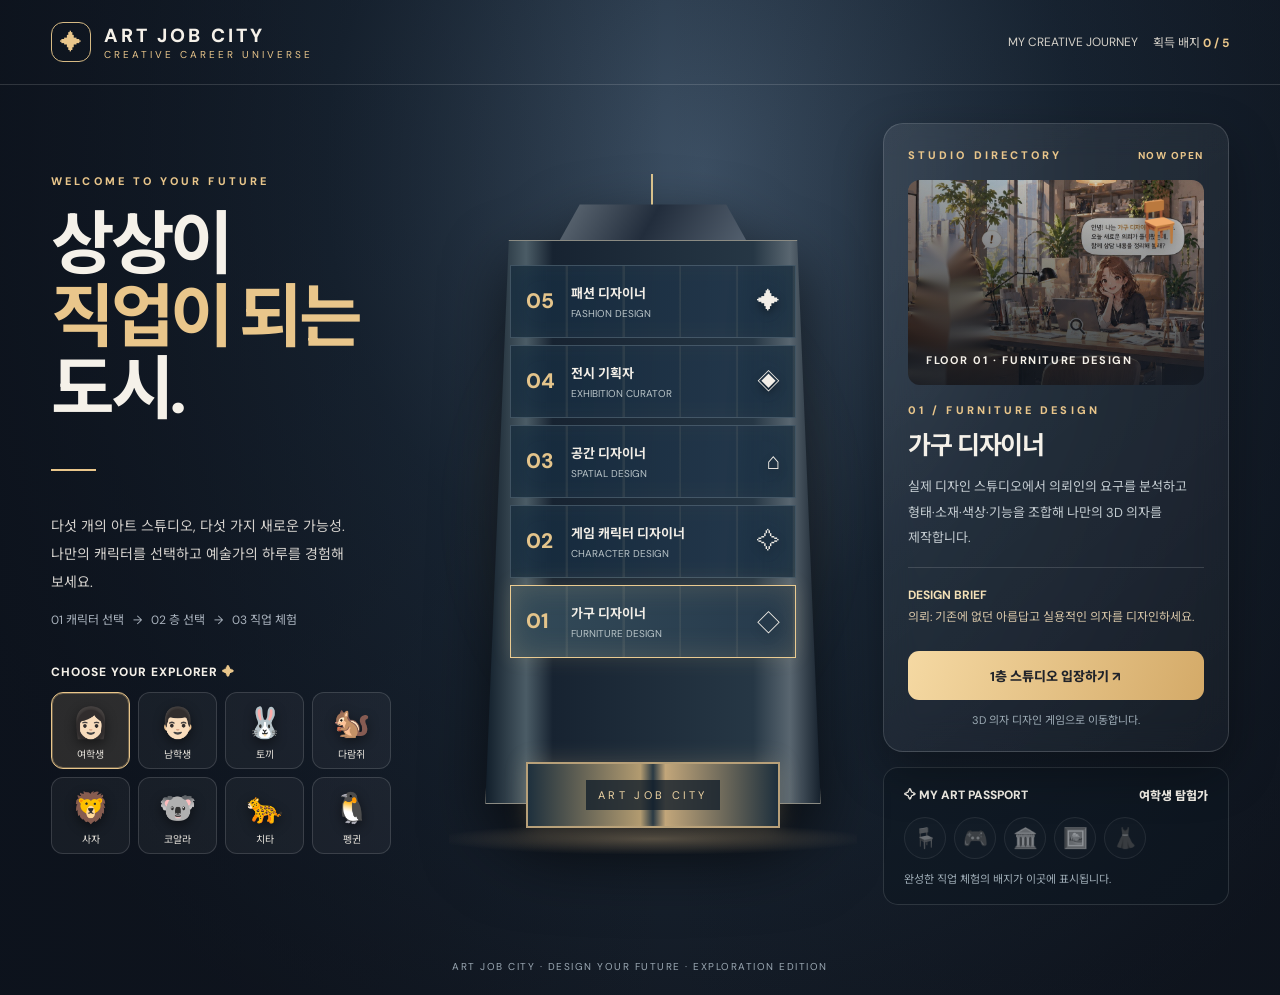
==== index.html @ 1f5d001a "Add files via upload" ====
<!doctype html><html lang="ko"><head><meta charset="utf-8"><meta name="viewport" content="width=device-width, initial-scale=1"><title>ART JOB CITY | 미술 직업의 세계</title><style>
@import url('https://fonts.googleapis.com/css2?family=DM+Sans:wght@400;500;600;700;800&family=Noto+Sans+KR:wght@400;500;600;700;800&display=swap');
:root{--ink:#f5f1e9;--muted:#b9b6b2;--gold:#e9c68b;--line:rgba(255,255,255,.14)}*{box-sizing:border-box}body{margin:0;background:#10151e;color:var(--ink);font-family:'DM Sans','Noto Sans KR',sans-serif}button{font:inherit;cursor:pointer}button:focus-visible,a:focus-visible{outline:3px solid #f8d695;outline-offset:3px}a{color:inherit;text-decoration:none}.shell{min-height:100vh;overflow:hidden;position:relative;background:radial-gradient(ellipse at 55% 17%,#3d5064 0%,#1b2938 38%,#10151e 85%)}.shell:before{content:'';position:absolute;inset:0;background:linear-gradient(90deg,rgba(12,18,28,.8),transparent 52%,rgba(12,18,28,.45));pointer-events:none}.top{position:relative;z-index:5;display:flex;align-items:center;justify-content:space-between;gap:15px;padding:22px clamp(20px,4vw,65px);border-bottom:1px solid var(--line)}.logo{display:flex;gap:13px;align-items:center}.logo-mark{width:40px;height:40px;display:grid;place-items:center;border:1px solid #d6ba84;border-radius:12px;color:var(--gold);font-size:22px}.brand{font-size:19px;letter-spacing:.16em;font-weight:800}.sub{font-size:10px;letter-spacing:.3em;color:var(--gold)}.top-right{display:flex;align-items:center;gap:15px;color:#d5d1c9;font-size:12px}.top-right b{color:var(--gold)}.layout{position:relative;z-index:2;display:grid;grid-template-columns:minmax(270px,1fr) minmax(320px,1.1fr) minmax(290px,.93fr);gap:clamp(12px,2vw,30px);padding:clamp(18px,3vw,45px) clamp(20px,4vw,65px) 55px;min-height:750px}.eyebrow{color:var(--gold);font-size:11px;font-weight:800;letter-spacing:.28em}.left{display:flex;flex-direction:column;justify-content:center;align-items:flex-start;max-width:430px}.left h1{font-size:clamp(45px,5.4vw,83px);line-height:1.05;margin:20px 0 16px;letter-spacing:-.065em}.left h1 em{font-style:normal;color:var(--gold)}.lead{font-size:14px;color:#d5d2ce;line-height:2;word-break:keep-all;max-width:330px}.divider{width:45px;height:2px;background:var(--gold);margin:27px 0}.left .hint{color:#a9b2bd;font-size:12px;line-height:1.8}.avatar-title{margin-top:32px;font-size:12px;font-weight:800;letter-spacing:.08em}.avatars{display:grid;grid-template-columns:repeat(4,1fr);gap:8px;margin-top:12px;width:100%;max-width:340px}.avatar{min-width:0;border:1px solid var(--line);background:#ffffff0b;border-radius:12px;padding:10px 3px 7px;color:#eae6de;transition:.2s}.avatar:hover{transform:translateY(-3px);border-color:#d8bc8b}.avatar.selected{border-color:var(--gold);background:#e9c68b23;box-shadow:0 0 0 1px #e9c68b55 inset}.avatar .face{display:block;font-size:30px;filter:drop-shadow(0 4px 6px #0007)}.avatar .name{display:block;font-size:10px;margin-top:4px}.center{display:flex;align-items:center;justify-content:center;min-width:0;position:relative}.center:before{content:'';position:absolute;width:110%;height:75%;background:radial-gradient(ellipse,#d4b27d24,transparent 65%);filter:blur(14px)}.building{position:relative;width:min(100%,410px);height:680px;filter:drop-shadow(0 25px 30px #0009)}.roof{position:absolute;top:18px;left:18%;width:64%;height:50px;background:linear-gradient(120deg,#7c8790,#222d3c 50%,#657280);clip-path:polygon(14% 100%,22% 25%,78% 25%,86% 100%);border-top:2px solid #d8c18c}.spire{position:absolute;top:0;left:49.5%;height:32px;border-left:2px solid #d8c18c}.tower{position:absolute;inset:66px 9% 50px;border:1px solid #8b8b83;background:linear-gradient(90deg,#121f2b,#4b5c66 12%,#172331 20%,#263745 80%,#596670 91%,#17222e);clip-path:polygon(7% 0,93% 0,100% 100%,0 100%)}.floor-list{position:absolute;inset:91px 15% 92px;display:flex;flex-direction:column;gap:7px}.floor{position:relative;display:flex;align-items:center;justify-content:space-between;text-align:left;gap:9px;min-height:73px;padding:10px 15px;background:linear-gradient(95deg,#142a3dd9,#21364bc9 75%,#142a3dd9);border:1px solid #8a9aa358;color:#f2eee7;box-shadow:inset 0 0 24px #e6c6880a;transition:.2s;overflow:hidden}.floor:before{content:'';position:absolute;inset:0;background:repeating-linear-gradient(90deg,transparent 0 19%,#d7c5a017 19.5% 20%);pointer-events:none}.floor:hover,.floor.active{border-color:#eacb91;box-shadow:inset 0 0 30px #e6c68830,0 0 18px #e6c68824;background:linear-gradient(90deg,#334a58,#263a4c)}.floor .num{font-size:21px;font-weight:800;color:#e4c48b;min-width:36px}.floor .ft{flex:1;position:relative}.floor .ft strong{display:block;font-size:13px}.floor .ft small{display:block;font-size:10px;color:#b9c4c8;margin-top:5px}.floor .symbol{font-size:23px;filter:drop-shadow(0 4px 5px #0006)}.lobby{position:absolute;bottom:26px;left:19%;width:62%;height:66px;background:linear-gradient(90deg,#1e303d,#b29b70 45%,#293944 50%,#c2a67a 55%,#1e303d);border:2px solid #b7a079;display:flex;align-items:center;justify-content:center;box-shadow:0 0 22px #ebca8e35}.lobby span{background:#121e2bcc;padding:8px 12px;font-size:11px;letter-spacing:.3em;color:#f0d6a5}.ground{position:absolute;bottom:0;width:100%;height:30px;background:radial-gradient(ellipse at center,#d7b88b55,transparent 75%)}.right{display:flex;flex-direction:column;justify-content:center;min-width:0}.panel{border:1px solid #ffffff25;background:linear-gradient(140deg,#ffffff14,#ffffff07);backdrop-filter:blur(16px);border-radius:20px;padding:24px;box-shadow:0 20px 50px #0005}.panel-top{display:flex;justify-content:space-between;align-items:center}.status{font-size:10px;letter-spacing:.15em;color:var(--gold);font-weight:800}.preview{height:205px;margin:18px 0;border-radius:12px;display:flex;align-items:flex-end;padding:18px;background:linear-gradient(0deg,#121a25dd,#121a2512),url('furniture/studio.jpg') center/cover;position:relative;overflow:hidden}.preview:before{content:'';position:absolute;inset:0;background:linear-gradient(90deg,#0005,transparent)}.preview strong{position:relative;font-size:11px;letter-spacing:.15em}.preview .art{position:absolute;right:18px;top:14px;font-size:44px;filter:drop-shadow(0 4px 10px #0009)}.preview.generic{background:radial-gradient(circle at 70% 30%,var(--tone),transparent 58%),linear-gradient(145deg,#3a4552,#172230 70%)}.panel h2{font-size:25px;letter-spacing:-.045em;margin:8px 0 12px}.desc{font-size:13px;line-height:1.95;color:#c3cbd0;min-height:77px;word-break:keep-all}.mission{border-top:1px solid var(--line);padding-top:17px;margin-top:16px;color:#d5c4a7;font-size:12px;line-height:1.8}.mission b{color:#f4e1b7}.cta{display:flex;align-items:center;justify-content:center;gap:9px;border:0;background:linear-gradient(110deg,#f5d9a3,#d4aa68);color:#20232a;border-radius:11px;padding:15px 16px;width:100%;font-size:13px;font-weight:800;margin-top:22px;transition:.2s}.cta:hover{filter:brightness(1.1);transform:translateY(-2px)}.cta:disabled{opacity:.48;cursor:not-allowed;transform:none}.small-note{color:#9eacb6;font-size:11px;margin-top:11px;text-align:center}.passport{margin-top:15px;border:1px solid #ffffff21;border-radius:15px;padding:18px 20px;background:#0d172180}.passport .heading{display:flex;align-items:center;justify-content:space-between;font-size:12px;font-weight:800}.badges{display:flex;gap:8px;margin-top:13px}.medal{width:42px;height:42px;border-radius:50%;display:grid;place-items:center;border:1px solid #ffffff24;background:#ffffff09;filter:grayscale(1);opacity:.55;font-size:20px}.medal.earned{filter:none;opacity:1;border-color:#e6c88b;background:#e6c88b20}.footer{position:relative;z-index:3;padding:0 4vw 22px;text-align:center;font-size:10px;color:#9ba8b3;letter-spacing:.15em}.toast{position:fixed;z-index:20;bottom:25px;left:50%;transform:translateX(-50%);background:#f0d8a9;color:#24252b;border-radius:12px;padding:12px 20px;box-shadow:0 12px 25px #0008;font-size:13px;display:none}.toast.show{display:block}@media(max-width:1080px){.layout{grid-template-columns:1fr 1fr}.left{grid-column:1 / -1;max-width:none}.left h1{font-size:55px}.avatars{max-width:450px;grid-template-columns:repeat(8,1fr)}.center{grid-column:1}.right{grid-column:2}}@media(max-width:690px){.top{padding:16px}.top-right{font-size:10px}.brand{font-size:15px}.layout{grid-template-columns:1fr;padding:20px}.left,.center,.right{grid-column:1}.left h1{font-size:49px}.avatars{grid-template-columns:repeat(4,1fr);max-width:none}.building{height:620px}.floor-list{inset:86px 15% 84px}.floor{min-height:65px}.panel{padding:18px}.preview{height:180px}}
</style></head><body><div class="shell"><header class="top"><div class="logo"><div class="logo-mark">✦</div><div><div class="brand">ART JOB CITY</div><div class="sub">CREATIVE CAREER UNIVERSE</div></div></div><div class="top-right"><span>MY CREATIVE JOURNEY</span><span>획득 배지 <b id="badgeCount">0 / 5</b></span></div></header><main class="layout"><section class="left"><div class="eyebrow">WELCOME TO YOUR FUTURE</div><h1>상상이<br><em>직업이 되는</em><br>도시.</h1><div class="divider"></div><p class="lead">다섯 개의 아트 스튜디오, 다섯 가지 새로운 가능성. 나만의 캐릭터를 선택하고 예술가의 하루를 경험해 보세요.</p><div class="hint">01 캐릭터 선택 &nbsp; → &nbsp; 02 층 선택 &nbsp; → &nbsp; 03 직업 체험</div><div class="avatar-title">CHOOSE YOUR EXPLORER <span style="color:var(--gold)">✦</span></div><div class="avatars" id="avatars"></div></section><section class="center"><div class="building" aria-label="직업 체험관 건물"><div class="spire"></div><div class="roof"></div><div class="tower"></div><div class="floor-list" id="floorList"></div><div class="lobby"><span>ART JOB CITY</span></div><div class="ground"></div></div></section><aside class="right"><div class="panel"><div class="panel-top"><span class="eyebrow">STUDIO DIRECTORY</span><span class="status" id="state">NOW OPEN</span></div><div class="preview" id="preview"><span class="art" id="art">🪑</span><strong id="previewTag">FLOOR 01 · DESIGN STUDIO</strong></div><div class="eyebrow" id="floorLabel">01 / FURNITURE DESIGN</div><h2 id="floorName">가구 디자이너</h2><div class="desc" id="floorDesc"></div><div class="mission" id="floorMission"></div><button class="cta" id="enter">1층 스튜디오 입장하기 <span>↗</span></button><div class="small-note" id="availability">의자 디자인 체험관이 연결되어 있습니다.</div></div><div class="passport"><div class="heading"><span>✧ MY ART PASSPORT</span><span id="passportName">탐험가를 선택해 주세요</span></div><div class="badges" id="badges"></div><div class="small-note" style="text-align:left">완성한 직업 체험의 배지가 이곳에 표시됩니다.</div></div></aside></main><footer class="footer">ART JOB CITY · DESIGN YOUR FUTURE · EXPLORATION EDITION</footer></div><div class="toast" role="status" id="toast"></div><script>
const people=[['👩🏻','여학생'],['👨🏻','남학생'],['🐰','토끼'],['🐿️','다람쥐'],['🦁','사자'],['🐨','코알라'],['🐆','치타'],['🐧','펭귄']];
const floors=[{n:5,name:'패션 디자이너',en:'FASHION DESIGN',symbol:'✦',art:'👗',tone:'#7c4d70',desc:'소재와 색채를 조합해 새로운 패션을 창조합니다. 스타일링부터 가상 런웨이까지, 나만의 컬렉션을 기획해 보세요.',mission:'의뢰: 개성을 드러내는 미래 의상을 디자인하세요.',ready:false},{n:4,name:'전시 기획자',en:'EXHIBITION CURATOR',symbol:'◈',art:'🖼️',tone:'#a16e3d',desc:'전시 주제를 정하고 작품을 골라 관람객이 몰입하는 미술관을 설계합니다.',mission:'의뢰: 하나의 이야기를 전달하는 전시를 기획하세요.',ready:false},{n:3,name:'공간 디자이너',en:'SPATIAL DESIGN',symbol:'⌂',art:'🏛️',tone:'#3f827d',desc:'공간을 분석하고 가구, 조명, 색을 조합해 사람들이 머물고 싶은 장소를 만듭니다.',mission:'의뢰: 학교의 빈 공간을 창의적인 휴게 공간으로 바꾸세요.',ready:false},{n:2,name:'게임 캐릭터 디자이너',en:'CHARACTER DESIGN',symbol:'✧',art:'🎮',tone:'#5863a0',desc:'세계관을 구상하고 외형, 의상, 소품, 능력을 설계해 독창적인 게임 캐릭터를 만듭니다.',mission:'의뢰: 새로운 게임의 주인공을 디자인하세요.',ready:false},{n:1,name:'가구 디자이너',en:'FURNITURE DESIGN',symbol:'◇',art:'🪑',tone:'#96764b',desc:'실제 디자인 스튜디오에서 의뢰인의 요구를 분석하고 형태·소재·색상·기능을 조합해 나만의 3D 의자를 제작합니다.',mission:'의뢰: 기존에 없던 아름답고 실용적인 의자를 디자인하세요.',ready:true}];
let selected=1,person=Number(localStorage.getItem('artjob_avatar')||0);if(!Number.isInteger(person)||person<0||person>=people.length)person=0;
const $=id=>document.getElementById(id);const avatars=$('avatars');function drawAvatars(){avatars.innerHTML='';people.forEach(([icon,name],i)=>{let b=document.createElement('button');b.className='avatar'+(i===person?' selected':'');b.setAttribute('aria-pressed',String(i===person));b.innerHTML='<span class="face">'+icon+'</span><span class="name">'+name+'</span>';b.onclick=()=>{person=i;localStorage.setItem('artjob_avatar',i);drawAvatars();$('passportName').textContent=name+' 탐험가'};avatars.append(b)});$('passportName').textContent=people[person][1]+' 탐험가'}
function drawFloors(){let box=$('floorList');box.innerHTML='';floors.forEach(f=>{let b=document.createElement('button');b.className='floor'+(selected===f.n?' active':'');b.setAttribute('aria-pressed',String(selected===f.n));b.innerHTML='<span class="num">0'+f.n+'</span><span class="ft"><strong>'+f.name+'</strong><small>'+f.en+'</small></span><span class="symbol">'+f.symbol+'</span>';b.onclick=()=>selectFloor(f.n);box.append(b)})}
function selectFloor(n){selected=n;let f=floors.find(x=>x.n===n);drawFloors();$('floorLabel').textContent='0'+n+' / '+f.en;$('floorName').textContent=f.name;$('floorDesc').textContent=f.desc;$('floorMission').innerHTML='<b>DESIGN BRIEF</b><br>'+f.mission;$('art').textContent=f.art;$('previewTag').textContent='FLOOR 0'+n+' · '+f.en;$('preview').className='preview'+(f.ready?'':' generic');$('preview').style.setProperty('--tone',f.tone);$('state').textContent=f.ready?'NOW OPEN':'COMING SOON';$('enter').disabled=!f.ready;$('enter').textContent=f.ready?'1층 스튜디오 입장하기 ↗':'준비 중인 체험관';$('availability').textContent=f.ready?'3D 의자 디자인 게임으로 이동합니다.':'이 층은 추후 연결될 예정입니다.'}
function badges(){let earned=[];try{earned=JSON.parse(localStorage.getItem('artjob_badges')||'[]')}catch(e){}if(!Array.isArray(earned))earned=[];$('badgeCount').textContent=earned.length+' / 5';$('badges').innerHTML='';for(let n=1;n<=5;n++){let s=document.createElement('span');s.className='medal'+(earned.includes(n)?' earned':'');s.title=n+'층 '+(earned.includes(n)?'완료':'미완료');s.textContent=['','🪑','🎮','🏛️','🖼️','👗'][n];$('badges').append(s)}}
$('enter').onclick=()=>{let f=floors.find(x=>x.n===selected);if(f.ready)location.href='furniture/index.html'};window.addEventListener('focus',badges);drawAvatars();selectFloor(1);badges();
</script></body></html>
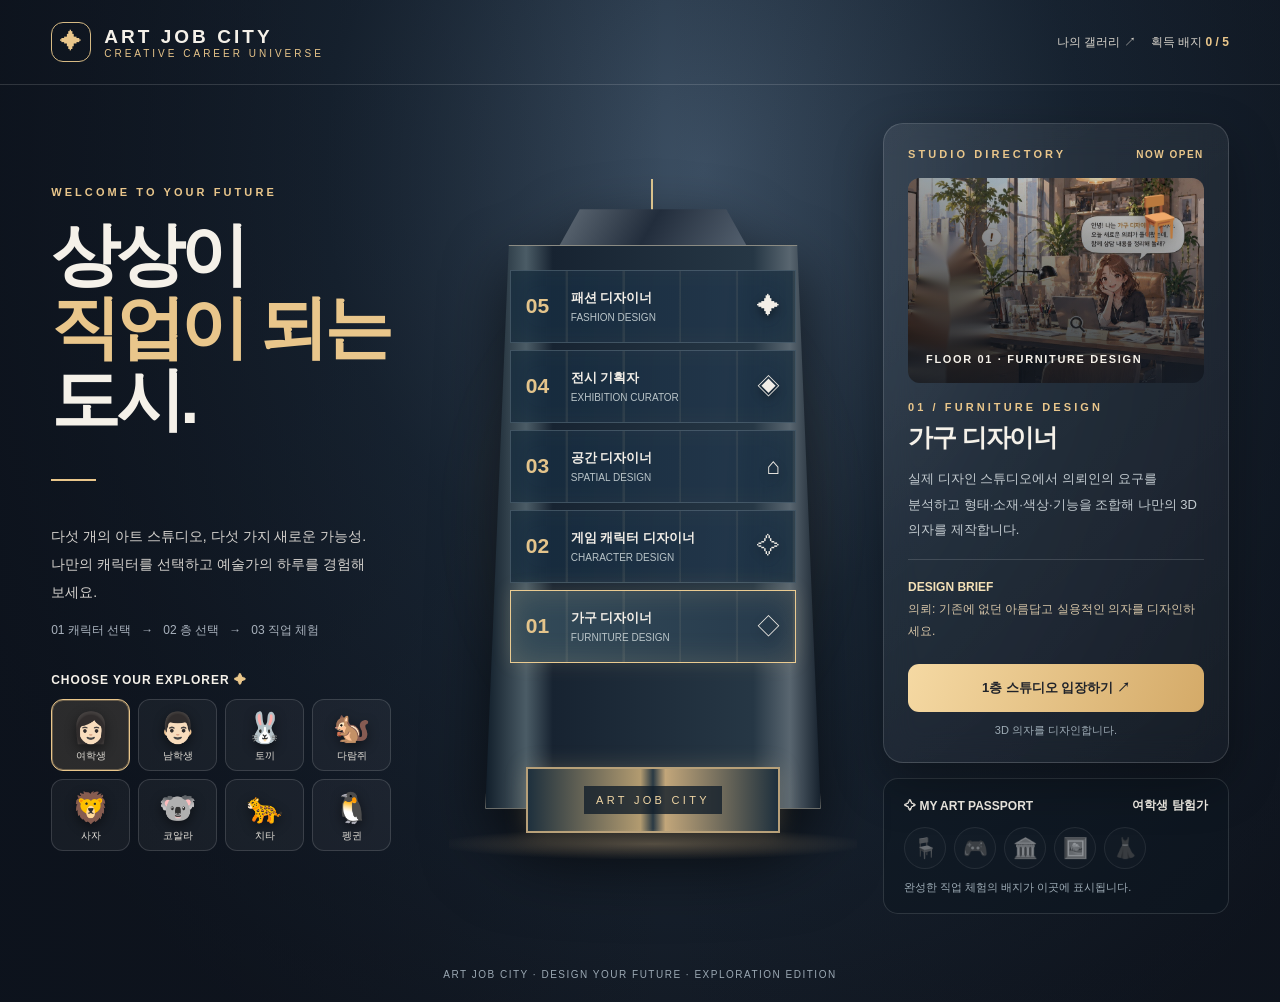
==== commit 2b59ebd5: "Build interactive art career studios and persistent artwork gallery" ====
--- a/index.html
+++ b/index.html
@@ -1,13 +1,13 @@
-<!doctype html><html lang="ko"><head><meta charset="utf-8"><meta name="viewport" content="width=device-width, initial-scale=1"><title>ART JOB CITY | 미술 직업의 세계</title><style>
-@import url('https://fonts.googleapis.com/css2?family=DM+Sans:wght@400;500;600;700;800&family=Noto+Sans+KR:wght@400;500;600;700;800&display=swap');
+<!doctype html><html lang="ko"><head><link rel="icon" href="data:image/svg+xml,%3Csvg xmlns=%22http://www.w3.org/2000/svg%22 viewBox=%220 0 64 64%22%3E%3Crect width=%2264%22 height=%2264%22 rx=%2214%22 fill=%22%23325d4b%22/%3E%3Ctext x=%2232%22 y=%2247%22 text-anchor=%22middle%22 font-size=%2245%22 fill=%22%23e9c68b%22%3E✦%3C/text%3E%3C/svg%3E"><meta charset="utf-8"><meta name="viewport" content="width=device-width, initial-scale=1"><title>ART JOB CITY | 미술 직업의 세계</title><style>
+
 :root{--ink:#f5f1e9;--muted:#b9b6b2;--gold:#e9c68b;--line:rgba(255,255,255,.14)}*{box-sizing:border-box}body{margin:0;background:#10151e;color:var(--ink);font-family:'DM Sans','Noto Sans KR',sans-serif}button{font:inherit;cursor:pointer}button:focus-visible,a:focus-visible{outline:3px solid #f8d695;outline-offset:3px}a{color:inherit;text-decoration:none}.shell{min-height:100vh;overflow:hidden;position:relative;background:radial-gradient(ellipse at 55% 17%,#3d5064 0%,#1b2938 38%,#10151e 85%)}.shell:before{content:'';position:absolute;inset:0;background:linear-gradient(90deg,rgba(12,18,28,.8),transparent 52%,rgba(12,18,28,.45));pointer-events:none}.top{position:relative;z-index:5;display:flex;align-items:center;justify-content:space-between;gap:15px;padding:22px clamp(20px,4vw,65px);border-bottom:1px solid var(--line)}.logo{display:flex;gap:13px;align-items:center}.logo-mark{width:40px;height:40px;display:grid;place-items:center;border:1px solid #d6ba84;border-radius:12px;color:var(--gold);font-size:22px}.brand{font-size:19px;letter-spacing:.16em;font-weight:800}.sub{font-size:10px;letter-spacing:.3em;color:var(--gold)}.top-right{display:flex;align-items:center;gap:15px;color:#d5d1c9;font-size:12px}.top-right b{color:var(--gold)}.layout{position:relative;z-index:2;display:grid;grid-template-columns:minmax(270px,1fr) minmax(320px,1.1fr) minmax(290px,.93fr);gap:clamp(12px,2vw,30px);padding:clamp(18px,3vw,45px) clamp(20px,4vw,65px) 55px;min-height:750px}.eyebrow{color:var(--gold);font-size:11px;font-weight:800;letter-spacing:.28em}.left{display:flex;flex-direction:column;justify-content:center;align-items:flex-start;max-width:430px}.left h1{font-size:clamp(45px,5.4vw,83px);line-height:1.05;margin:20px 0 16px;letter-spacing:-.065em}.left h1 em{font-style:normal;color:var(--gold)}.lead{font-size:14px;color:#d5d2ce;line-height:2;word-break:keep-all;max-width:330px}.divider{width:45px;height:2px;background:var(--gold);margin:27px 0}.left .hint{color:#a9b2bd;font-size:12px;line-height:1.8}.avatar-title{margin-top:32px;font-size:12px;font-weight:800;letter-spacing:.08em}.avatars{display:grid;grid-template-columns:repeat(4,1fr);gap:8px;margin-top:12px;width:100%;max-width:340px}.avatar{min-width:0;border:1px solid var(--line);background:#ffffff0b;border-radius:12px;padding:10px 3px 7px;color:#eae6de;transition:.2s}.avatar:hover{transform:translateY(-3px);border-color:#d8bc8b}.avatar.selected{border-color:var(--gold);background:#e9c68b23;box-shadow:0 0 0 1px #e9c68b55 inset}.avatar .face{display:block;font-size:30px;filter:drop-shadow(0 4px 6px #0007)}.avatar .name{display:block;font-size:10px;margin-top:4px}.center{display:flex;align-items:center;justify-content:center;min-width:0;position:relative}.center:before{content:'';position:absolute;width:110%;height:75%;background:radial-gradient(ellipse,#d4b27d24,transparent 65%);filter:blur(14px)}.building{position:relative;width:min(100%,410px);height:680px;filter:drop-shadow(0 25px 30px #0009)}.roof{position:absolute;top:18px;left:18%;width:64%;height:50px;background:linear-gradient(120deg,#7c8790,#222d3c 50%,#657280);clip-path:polygon(14% 100%,22% 25%,78% 25%,86% 100%);border-top:2px solid #d8c18c}.spire{position:absolute;top:0;left:49.5%;height:32px;border-left:2px solid #d8c18c}.tower{position:absolute;inset:66px 9% 50px;border:1px solid #8b8b83;background:linear-gradient(90deg,#121f2b,#4b5c66 12%,#172331 20%,#263745 80%,#596670 91%,#17222e);clip-path:polygon(7% 0,93% 0,100% 100%,0 100%)}.floor-list{position:absolute;inset:91px 15% 92px;display:flex;flex-direction:column;gap:7px}.floor{position:relative;display:flex;align-items:center;justify-content:space-between;text-align:left;gap:9px;min-height:73px;padding:10px 15px;background:linear-gradient(95deg,#142a3dd9,#21364bc9 75%,#142a3dd9);border:1px solid #8a9aa358;color:#f2eee7;box-shadow:inset 0 0 24px #e6c6880a;transition:.2s;overflow:hidden}.floor:before{content:'';position:absolute;inset:0;background:repeating-linear-gradient(90deg,transparent 0 19%,#d7c5a017 19.5% 20%);pointer-events:none}.floor:hover,.floor.active{border-color:#eacb91;box-shadow:inset 0 0 30px #e6c68830,0 0 18px #e6c68824;background:linear-gradient(90deg,#334a58,#263a4c)}.floor .num{font-size:21px;font-weight:800;color:#e4c48b;min-width:36px}.floor .ft{flex:1;position:relative}.floor .ft strong{display:block;font-size:13px}.floor .ft small{display:block;font-size:10px;color:#b9c4c8;margin-top:5px}.floor .symbol{font-size:23px;filter:drop-shadow(0 4px 5px #0006)}.lobby{position:absolute;bottom:26px;left:19%;width:62%;height:66px;background:linear-gradient(90deg,#1e303d,#b29b70 45%,#293944 50%,#c2a67a 55%,#1e303d);border:2px solid #b7a079;display:flex;align-items:center;justify-content:center;box-shadow:0 0 22px #ebca8e35}.lobby span{background:#121e2bcc;padding:8px 12px;font-size:11px;letter-spacing:.3em;color:#f0d6a5}.ground{position:absolute;bottom:0;width:100%;height:30px;background:radial-gradient(ellipse at center,#d7b88b55,transparent 75%)}.right{display:flex;flex-direction:column;justify-content:center;min-width:0}.panel{border:1px solid #ffffff25;background:linear-gradient(140deg,#ffffff14,#ffffff07);backdrop-filter:blur(16px);border-radius:20px;padding:24px;box-shadow:0 20px 50px #0005}.panel-top{display:flex;justify-content:space-between;align-items:center}.status{font-size:10px;letter-spacing:.15em;color:var(--gold);font-weight:800}.preview{height:205px;margin:18px 0;border-radius:12px;display:flex;align-items:flex-end;padding:18px;background:linear-gradient(0deg,#121a25dd,#121a2512),url('furniture/studio.jpg') center/cover;position:relative;overflow:hidden}.preview:before{content:'';position:absolute;inset:0;background:linear-gradient(90deg,#0005,transparent)}.preview strong{position:relative;font-size:11px;letter-spacing:.15em}.preview .art{position:absolute;right:18px;top:14px;font-size:44px;filter:drop-shadow(0 4px 10px #0009)}.preview.generic{background:radial-gradient(circle at 70% 30%,var(--tone),transparent 58%),linear-gradient(145deg,#3a4552,#172230 70%)}.panel h2{font-size:25px;letter-spacing:-.045em;margin:8px 0 12px}.desc{font-size:13px;line-height:1.95;color:#c3cbd0;min-height:77px;word-break:keep-all}.mission{border-top:1px solid var(--line);padding-top:17px;margin-top:16px;color:#d5c4a7;font-size:12px;line-height:1.8}.mission b{color:#f4e1b7}.cta{display:flex;align-items:center;justify-content:center;gap:9px;border:0;background:linear-gradient(110deg,#f5d9a3,#d4aa68);color:#20232a;border-radius:11px;padding:15px 16px;width:100%;font-size:13px;font-weight:800;margin-top:22px;transition:.2s}.cta:hover{filter:brightness(1.1);transform:translateY(-2px)}.cta:disabled{opacity:.48;cursor:not-allowed;transform:none}.small-note{color:#9eacb6;font-size:11px;margin-top:11px;text-align:center}.passport{margin-top:15px;border:1px solid #ffffff21;border-radius:15px;padding:18px 20px;background:#0d172180}.passport .heading{display:flex;align-items:center;justify-content:space-between;font-size:12px;font-weight:800}.badges{display:flex;gap:8px;margin-top:13px}.medal{width:42px;height:42px;border-radius:50%;display:grid;place-items:center;border:1px solid #ffffff24;background:#ffffff09;filter:grayscale(1);opacity:.55;font-size:20px}.medal.earned{filter:none;opacity:1;border-color:#e6c88b;background:#e6c88b20}.footer{position:relative;z-index:3;padding:0 4vw 22px;text-align:center;font-size:10px;color:#9ba8b3;letter-spacing:.15em}.toast{position:fixed;z-index:20;bottom:25px;left:50%;transform:translateX(-50%);background:#f0d8a9;color:#24252b;border-radius:12px;padding:12px 20px;box-shadow:0 12px 25px #0008;font-size:13px;display:none}.toast.show{display:block}@media(max-width:1080px){.layout{grid-template-columns:1fr 1fr}.left{grid-column:1 / -1;max-width:none}.left h1{font-size:55px}.avatars{max-width:450px;grid-template-columns:repeat(8,1fr)}.center{grid-column:1}.right{grid-column:2}}@media(max-width:690px){.top{padding:16px}.top-right{font-size:10px}.brand{font-size:15px}.layout{grid-template-columns:1fr;padding:20px}.left,.center,.right{grid-column:1}.left h1{font-size:49px}.avatars{grid-template-columns:repeat(4,1fr);max-width:none}.building{height:620px}.floor-list{inset:86px 15% 84px}.floor{min-height:65px}.panel{padding:18px}.preview{height:180px}}
-</style></head><body><div class="shell"><header class="top"><div class="logo"><div class="logo-mark">✦</div><div><div class="brand">ART JOB CITY</div><div class="sub">CREATIVE CAREER UNIVERSE</div></div></div><div class="top-right"><span>MY CREATIVE JOURNEY</span><span>획득 배지 <b id="badgeCount">0 / 5</b></span></div></header><main class="layout"><section class="left"><div class="eyebrow">WELCOME TO YOUR FUTURE</div><h1>상상이<br><em>직업이 되는</em><br>도시.</h1><div class="divider"></div><p class="lead">다섯 개의 아트 스튜디오, 다섯 가지 새로운 가능성. 나만의 캐릭터를 선택하고 예술가의 하루를 경험해 보세요.</p><div class="hint">01 캐릭터 선택 &nbsp; → &nbsp; 02 층 선택 &nbsp; → &nbsp; 03 직업 체험</div><div class="avatar-title">CHOOSE YOUR EXPLORER <span style="color:var(--gold)">✦</span></div><div class="avatars" id="avatars"></div></section><section class="center"><div class="building" aria-label="직업 체험관 건물"><div class="spire"></div><div class="roof"></div><div class="tower"></div><div class="floor-list" id="floorList"></div><div class="lobby"><span>ART JOB CITY</span></div><div class="ground"></div></div></section><aside class="right"><div class="panel"><div class="panel-top"><span class="eyebrow">STUDIO DIRECTORY</span><span class="status" id="state">NOW OPEN</span></div><div class="preview" id="preview"><span class="art" id="art">🪑</span><strong id="previewTag">FLOOR 01 · DESIGN STUDIO</strong></div><div class="eyebrow" id="floorLabel">01 / FURNITURE DESIGN</div><h2 id="floorName">가구 디자이너</h2><div class="desc" id="floorDesc"></div><div class="mission" id="floorMission"></div><button class="cta" id="enter">1층 스튜디오 입장하기 <span>↗</span></button><div class="small-note" id="availability">의자 디자인 체험관이 연결되어 있습니다.</div></div><div class="passport"><div class="heading"><span>✧ MY ART PASSPORT</span><span id="passportName">탐험가를 선택해 주세요</span></div><div class="badges" id="badges"></div><div class="small-note" style="text-align:left">완성한 직업 체험의 배지가 이곳에 표시됩니다.</div></div></aside></main><footer class="footer">ART JOB CITY · DESIGN YOUR FUTURE · EXPLORATION EDITION</footer></div><div class="toast" role="status" id="toast"></div><script>
+</style></head><body><div class="shell"><header class="top"><div class="logo"><div class="logo-mark">✦</div><div><div class="brand">ART JOB CITY</div><div class="sub">CREATIVE CAREER UNIVERSE</div></div></div><div class="top-right"><a href="gallery.html">나의 갤러리 ↗</a><span>획득 배지 <b id="badgeCount">0 / 5</b></span></div></header><main class="layout"><section class="left"><div class="eyebrow">WELCOME TO YOUR FUTURE</div><h1>상상이<br><em>직업이 되는</em><br>도시.</h1><div class="divider"></div><p class="lead">다섯 개의 아트 스튜디오, 다섯 가지 새로운 가능성. 나만의 캐릭터를 선택하고 예술가의 하루를 경험해 보세요.</p><div class="hint">01 캐릭터 선택 &nbsp; → &nbsp; 02 층 선택 &nbsp; → &nbsp; 03 직업 체험</div><div class="avatar-title">CHOOSE YOUR EXPLORER <span style="color:var(--gold)">✦</span></div><div class="avatars" id="avatars"></div></section><section class="center"><div class="building" aria-label="직업 체험관 건물"><div class="spire"></div><div class="roof"></div><div class="tower"></div><div class="floor-list" id="floorList"></div><div class="lobby"><span>ART JOB CITY</span></div><div class="ground"></div></div></section><aside class="right"><div class="panel"><div class="panel-top"><span class="eyebrow">STUDIO DIRECTORY</span><span class="status" id="state">NOW OPEN</span></div><div class="preview" id="preview"><span class="art" id="art">🪑</span><strong id="previewTag">FLOOR 01 · DESIGN STUDIO</strong></div><div class="eyebrow" id="floorLabel">01 / FURNITURE DESIGN</div><h2 id="floorName">가구 디자이너</h2><div class="desc" id="floorDesc"></div><div class="mission" id="floorMission"></div><button class="cta" id="enter">1층 스튜디오 입장하기 <span>↗</span></button><div class="small-note" id="availability">의자 디자인 체험관이 연결되어 있습니다.</div></div><div class="passport"><div class="heading"><span>✧ MY ART PASSPORT</span><span id="passportName">탐험가를 선택해 주세요</span></div><div class="badges" id="badges"></div><div class="small-note" style="text-align:left">완성한 직업 체험의 배지가 이곳에 표시됩니다.</div></div></aside></main><footer class="footer">ART JOB CITY · DESIGN YOUR FUTURE · EXPLORATION EDITION</footer></div><div class="toast" role="status" id="toast"></div><script src="storage.js"></script><script>const localStorage=ArtStore;
 const people=[['👩🏻','여학생'],['👨🏻','남학생'],['🐰','토끼'],['🐿️','다람쥐'],['🦁','사자'],['🐨','코알라'],['🐆','치타'],['🐧','펭귄']];
-const floors=[{n:5,name:'패션 디자이너',en:'FASHION DESIGN',symbol:'✦',art:'👗',tone:'#7c4d70',desc:'소재와 색채를 조합해 새로운 패션을 창조합니다. 스타일링부터 가상 런웨이까지, 나만의 컬렉션을 기획해 보세요.',mission:'의뢰: 개성을 드러내는 미래 의상을 디자인하세요.',ready:false},{n:4,name:'전시 기획자',en:'EXHIBITION CURATOR',symbol:'◈',art:'🖼️',tone:'#a16e3d',desc:'전시 주제를 정하고 작품을 골라 관람객이 몰입하는 미술관을 설계합니다.',mission:'의뢰: 하나의 이야기를 전달하는 전시를 기획하세요.',ready:false},{n:3,name:'공간 디자이너',en:'SPATIAL DESIGN',symbol:'⌂',art:'🏛️',tone:'#3f827d',desc:'공간을 분석하고 가구, 조명, 색을 조합해 사람들이 머물고 싶은 장소를 만듭니다.',mission:'의뢰: 학교의 빈 공간을 창의적인 휴게 공간으로 바꾸세요.',ready:false},{n:2,name:'게임 캐릭터 디자이너',en:'CHARACTER DESIGN',symbol:'✧',art:'🎮',tone:'#5863a0',desc:'세계관을 구상하고 외형, 의상, 소품, 능력을 설계해 독창적인 게임 캐릭터를 만듭니다.',mission:'의뢰: 새로운 게임의 주인공을 디자인하세요.',ready:false},{n:1,name:'가구 디자이너',en:'FURNITURE DESIGN',symbol:'◇',art:'🪑',tone:'#96764b',desc:'실제 디자인 스튜디오에서 의뢰인의 요구를 분석하고 형태·소재·색상·기능을 조합해 나만의 3D 의자를 제작합니다.',mission:'의뢰: 기존에 없던 아름답고 실용적인 의자를 디자인하세요.',ready:true}];
+const floors=[{n:5,name:'패션 디자이너',en:'FASHION DESIGN',symbol:'✦',art:'👗',tone:'#7c4d70',desc:'소재와 색채를 조합해 새로운 패션을 창조합니다. 실루엣·패턴·액세서리를 조합하고 나만의 의상 디자인을 기획해 보세요.',mission:'의뢰: 개성을 드러내는 미래 의상을 디자인하세요.',ready:true},{n:4,name:'전시 기획자',en:'EXHIBITION CURATOR',symbol:'◈',art:'🖼️',tone:'#a16e3d',desc:'추상 작품의 유형과 배열, 조명을 조합해 이야기가 있는 전시를 설계합니다.',mission:'의뢰: 하나의 이야기를 전달하는 전시를 기획하세요.',ready:true},{n:3,name:'공간 디자이너',en:'SPATIAL DESIGN',symbol:'⌂',art:'🏛️',tone:'#3f827d',desc:'공간을 분석하고 가구, 조명, 색을 조합해 사람들이 머물고 싶은 장소를 만듭니다.',mission:'의뢰: 학교의 빈 공간을 창의적인 휴게 공간으로 바꾸세요.',ready:true},{n:2,name:'게임 캐릭터 디자이너',en:'CHARACTER DESIGN',symbol:'✧',art:'🎮',tone:'#5863a0',desc:'세계관을 구상하고 외형, 의상, 소품, 능력을 설계해 독창적인 게임 캐릭터를 만듭니다.',mission:'의뢰: 새로운 게임의 주인공을 디자인하세요.',ready:true},{n:1,name:'가구 디자이너',en:'FURNITURE DESIGN',symbol:'◇',art:'🪑',tone:'#96764b',desc:'실제 디자인 스튜디오에서 의뢰인의 요구를 분석하고 형태·소재·색상·기능을 조합해 나만의 3D 의자를 제작합니다.',mission:'의뢰: 기존에 없던 아름답고 실용적인 의자를 디자인하세요.',ready:true}];
 let selected=1,person=Number(localStorage.getItem('artjob_avatar')||0);if(!Number.isInteger(person)||person<0||person>=people.length)person=0;
 const $=id=>document.getElementById(id);const avatars=$('avatars');function drawAvatars(){avatars.innerHTML='';people.forEach(([icon,name],i)=>{let b=document.createElement('button');b.className='avatar'+(i===person?' selected':'');b.setAttribute('aria-pressed',String(i===person));b.innerHTML='<span class="face">'+icon+'</span><span class="name">'+name+'</span>';b.onclick=()=>{person=i;localStorage.setItem('artjob_avatar',i);drawAvatars();$('passportName').textContent=name+' 탐험가'};avatars.append(b)});$('passportName').textContent=people[person][1]+' 탐험가'}
 function drawFloors(){let box=$('floorList');box.innerHTML='';floors.forEach(f=>{let b=document.createElement('button');b.className='floor'+(selected===f.n?' active':'');b.setAttribute('aria-pressed',String(selected===f.n));b.innerHTML='<span class="num">0'+f.n+'</span><span class="ft"><strong>'+f.name+'</strong><small>'+f.en+'</small></span><span class="symbol">'+f.symbol+'</span>';b.onclick=()=>selectFloor(f.n);box.append(b)})}
-function selectFloor(n){selected=n;let f=floors.find(x=>x.n===n);drawFloors();$('floorLabel').textContent='0'+n+' / '+f.en;$('floorName').textContent=f.name;$('floorDesc').textContent=f.desc;$('floorMission').innerHTML='<b>DESIGN BRIEF</b><br>'+f.mission;$('art').textContent=f.art;$('previewTag').textContent='FLOOR 0'+n+' · '+f.en;$('preview').className='preview'+(f.ready?'':' generic');$('preview').style.setProperty('--tone',f.tone);$('state').textContent=f.ready?'NOW OPEN':'COMING SOON';$('enter').disabled=!f.ready;$('enter').textContent=f.ready?'1층 스튜디오 입장하기 ↗':'준비 중인 체험관';$('availability').textContent=f.ready?'3D 의자 디자인 게임으로 이동합니다.':'이 층은 추후 연결될 예정입니다.'}
-function badges(){let earned=[];try{earned=JSON.parse(localStorage.getItem('artjob_badges')||'[]')}catch(e){}if(!Array.isArray(earned))earned=[];$('badgeCount').textContent=earned.length+' / 5';$('badges').innerHTML='';for(let n=1;n<=5;n++){let s=document.createElement('span');s.className='medal'+(earned.includes(n)?' earned':'');s.title=n+'층 '+(earned.includes(n)?'완료':'미완료');s.textContent=['','🪑','🎮','🏛️','🖼️','👗'][n];$('badges').append(s)}}
-$('enter').onclick=()=>{let f=floors.find(x=>x.n===selected);if(f.ready)location.href='furniture/index.html'};window.addEventListener('focus',badges);drawAvatars();selectFloor(1);badges();
+function selectFloor(n){selected=n;let f=floors.find(x=>x.n===n);drawFloors();$('floorLabel').textContent='0'+n+' / '+f.en;$('floorName').textContent=f.name;$('floorDesc').textContent=f.desc;$('floorMission').innerHTML='<b>DESIGN BRIEF</b><br>'+f.mission;$('art').textContent=f.art;$('previewTag').textContent='FLOOR 0'+n+' · '+f.en;$('preview').className='preview'+(f.n===1?'':' generic');$('preview').style.setProperty('--tone',f.tone);$('state').textContent=f.ready?'NOW OPEN':'COMING SOON';$('enter').disabled=!f.ready;$('enter').textContent=f.ready?n+'층 스튜디오 입장하기 ↗':'준비 중인 체험관';$('availability').textContent=f.ready?(n===1?'3D 의자를 디자인합니다.':'형태와 색을 조합해 작품을 제작합니다.'):'이 층은 추후 연결될 예정입니다.'}
+function badges(){let earned=[];try{earned=JSON.parse(localStorage.getItem('artjob_badges')||'[]')}catch(e){}if(!Array.isArray(earned))earned=[];earned=[...new Set(earned.filter(n=>Number.isInteger(n)&&n>=1&&n<=5))];$('badgeCount').textContent=earned.length+' / 5';$('badges').innerHTML='';for(let n=1;n<=5;n++){let s=document.createElement('span');s.className='medal'+(earned.includes(n)?' earned':'');s.title=n+'층 '+(earned.includes(n)?'완료':'미완료');s.textContent=['','🪑','🎮','🏛️','🖼️','👗'][n];$('badges').append(s)}}
+$('enter').onclick=()=>{let f=floors.find(x=>x.n===selected);if(f.ready)location.href=f.n===1?'furniture/index.html':'creative.html?job='+f.n};window.addEventListener('focus',badges);drawAvatars();selectFloor(1);badges();
 </script></body></html>
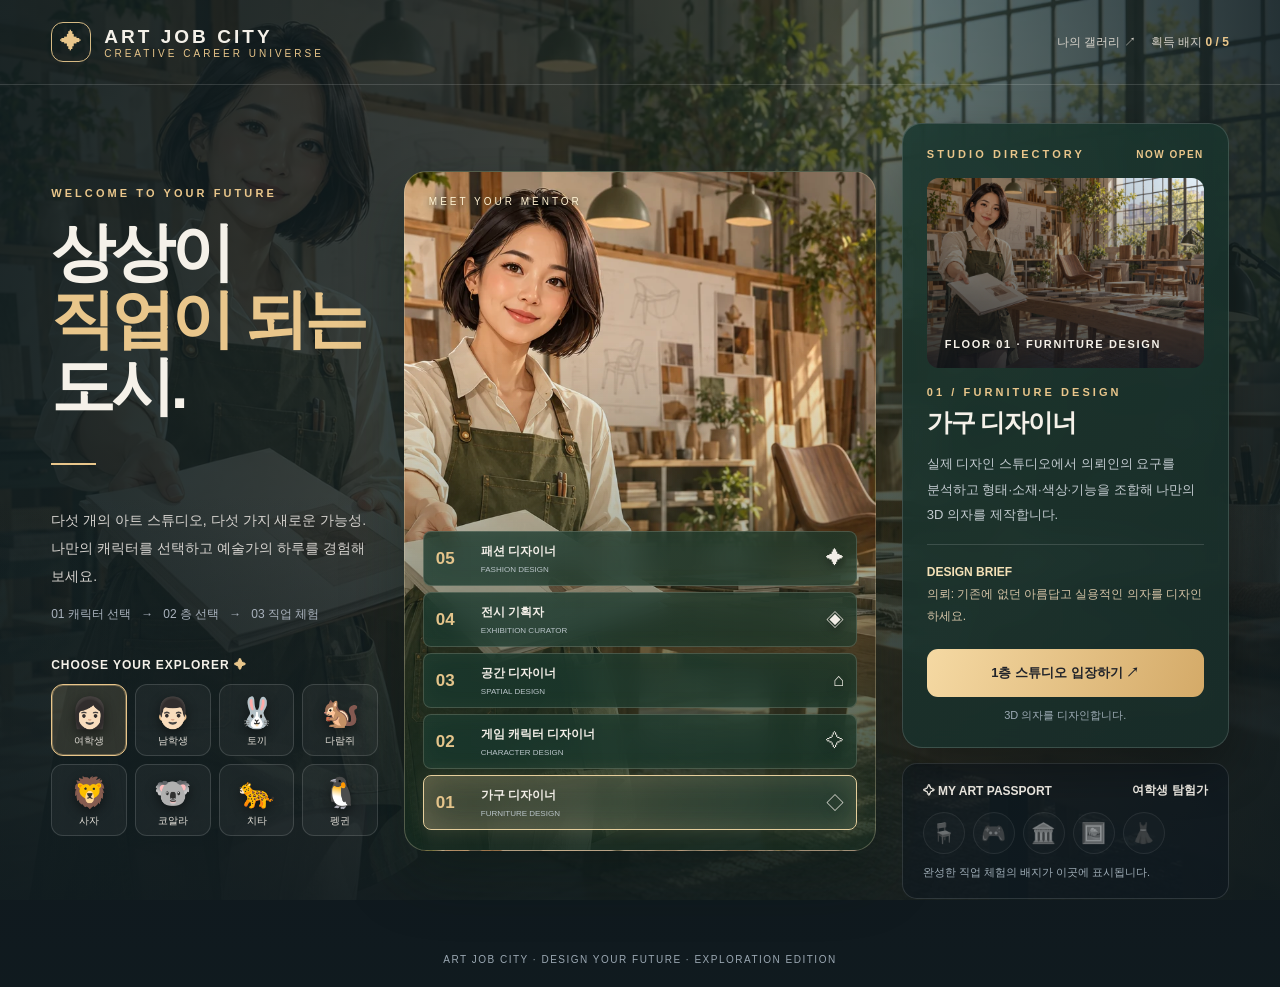
==== commit 1fc2a7dd: "Add illustrated workplaces and client briefing experiences" ====
--- a/index.html
+++ b/index.html
@@ -1,13 +1,13 @@
 <!doctype html><html lang="ko"><head><link rel="icon" href="data:image/svg+xml,%3Csvg xmlns=%22http://www.w3.org/2000/svg%22 viewBox=%220 0 64 64%22%3E%3Crect width=%2264%22 height=%2264%22 rx=%2214%22 fill=%22%23325d4b%22/%3E%3Ctext x=%2232%22 y=%2247%22 text-anchor=%22middle%22 font-size=%2245%22 fill=%22%23e9c68b%22%3E✦%3C/text%3E%3C/svg%3E"><meta charset="utf-8"><meta name="viewport" content="width=device-width, initial-scale=1"><title>ART JOB CITY | 미술 직업의 세계</title><style>
 
 :root{--ink:#f5f1e9;--muted:#b9b6b2;--gold:#e9c68b;--line:rgba(255,255,255,.14)}*{box-sizing:border-box}body{margin:0;background:#10151e;color:var(--ink);font-family:'DM Sans','Noto Sans KR',sans-serif}button{font:inherit;cursor:pointer}button:focus-visible,a:focus-visible{outline:3px solid #f8d695;outline-offset:3px}a{color:inherit;text-decoration:none}.shell{min-height:100vh;overflow:hidden;position:relative;background:radial-gradient(ellipse at 55% 17%,#3d5064 0%,#1b2938 38%,#10151e 85%)}.shell:before{content:'';position:absolute;inset:0;background:linear-gradient(90deg,rgba(12,18,28,.8),transparent 52%,rgba(12,18,28,.45));pointer-events:none}.top{position:relative;z-index:5;display:flex;align-items:center;justify-content:space-between;gap:15px;padding:22px clamp(20px,4vw,65px);border-bottom:1px solid var(--line)}.logo{display:flex;gap:13px;align-items:center}.logo-mark{width:40px;height:40px;display:grid;place-items:center;border:1px solid #d6ba84;border-radius:12px;color:var(--gold);font-size:22px}.brand{font-size:19px;letter-spacing:.16em;font-weight:800}.sub{font-size:10px;letter-spacing:.3em;color:var(--gold)}.top-right{display:flex;align-items:center;gap:15px;color:#d5d1c9;font-size:12px}.top-right b{color:var(--gold)}.layout{position:relative;z-index:2;display:grid;grid-template-columns:minmax(270px,1fr) minmax(320px,1.1fr) minmax(290px,.93fr);gap:clamp(12px,2vw,30px);padding:clamp(18px,3vw,45px) clamp(20px,4vw,65px) 55px;min-height:750px}.eyebrow{color:var(--gold);font-size:11px;font-weight:800;letter-spacing:.28em}.left{display:flex;flex-direction:column;justify-content:center;align-items:flex-start;max-width:430px}.left h1{font-size:clamp(45px,5.4vw,83px);line-height:1.05;margin:20px 0 16px;letter-spacing:-.065em}.left h1 em{font-style:normal;color:var(--gold)}.lead{font-size:14px;color:#d5d2ce;line-height:2;word-break:keep-all;max-width:330px}.divider{width:45px;height:2px;background:var(--gold);margin:27px 0}.left .hint{color:#a9b2bd;font-size:12px;line-height:1.8}.avatar-title{margin-top:32px;font-size:12px;font-weight:800;letter-spacing:.08em}.avatars{display:grid;grid-template-columns:repeat(4,1fr);gap:8px;margin-top:12px;width:100%;max-width:340px}.avatar{min-width:0;border:1px solid var(--line);background:#ffffff0b;border-radius:12px;padding:10px 3px 7px;color:#eae6de;transition:.2s}.avatar:hover{transform:translateY(-3px);border-color:#d8bc8b}.avatar.selected{border-color:var(--gold);background:#e9c68b23;box-shadow:0 0 0 1px #e9c68b55 inset}.avatar .face{display:block;font-size:30px;filter:drop-shadow(0 4px 6px #0007)}.avatar .name{display:block;font-size:10px;margin-top:4px}.center{display:flex;align-items:center;justify-content:center;min-width:0;position:relative}.center:before{content:'';position:absolute;width:110%;height:75%;background:radial-gradient(ellipse,#d4b27d24,transparent 65%);filter:blur(14px)}.building{position:relative;width:min(100%,410px);height:680px;filter:drop-shadow(0 25px 30px #0009)}.roof{position:absolute;top:18px;left:18%;width:64%;height:50px;background:linear-gradient(120deg,#7c8790,#222d3c 50%,#657280);clip-path:polygon(14% 100%,22% 25%,78% 25%,86% 100%);border-top:2px solid #d8c18c}.spire{position:absolute;top:0;left:49.5%;height:32px;border-left:2px solid #d8c18c}.tower{position:absolute;inset:66px 9% 50px;border:1px solid #8b8b83;background:linear-gradient(90deg,#121f2b,#4b5c66 12%,#172331 20%,#263745 80%,#596670 91%,#17222e);clip-path:polygon(7% 0,93% 0,100% 100%,0 100%)}.floor-list{position:absolute;inset:91px 15% 92px;display:flex;flex-direction:column;gap:7px}.floor{position:relative;display:flex;align-items:center;justify-content:space-between;text-align:left;gap:9px;min-height:73px;padding:10px 15px;background:linear-gradient(95deg,#142a3dd9,#21364bc9 75%,#142a3dd9);border:1px solid #8a9aa358;color:#f2eee7;box-shadow:inset 0 0 24px #e6c6880a;transition:.2s;overflow:hidden}.floor:before{content:'';position:absolute;inset:0;background:repeating-linear-gradient(90deg,transparent 0 19%,#d7c5a017 19.5% 20%);pointer-events:none}.floor:hover,.floor.active{border-color:#eacb91;box-shadow:inset 0 0 30px #e6c68830,0 0 18px #e6c68824;background:linear-gradient(90deg,#334a58,#263a4c)}.floor .num{font-size:21px;font-weight:800;color:#e4c48b;min-width:36px}.floor .ft{flex:1;position:relative}.floor .ft strong{display:block;font-size:13px}.floor .ft small{display:block;font-size:10px;color:#b9c4c8;margin-top:5px}.floor .symbol{font-size:23px;filter:drop-shadow(0 4px 5px #0006)}.lobby{position:absolute;bottom:26px;left:19%;width:62%;height:66px;background:linear-gradient(90deg,#1e303d,#b29b70 45%,#293944 50%,#c2a67a 55%,#1e303d);border:2px solid #b7a079;display:flex;align-items:center;justify-content:center;box-shadow:0 0 22px #ebca8e35}.lobby span{background:#121e2bcc;padding:8px 12px;font-size:11px;letter-spacing:.3em;color:#f0d6a5}.ground{position:absolute;bottom:0;width:100%;height:30px;background:radial-gradient(ellipse at center,#d7b88b55,transparent 75%)}.right{display:flex;flex-direction:column;justify-content:center;min-width:0}.panel{border:1px solid #ffffff25;background:linear-gradient(140deg,#ffffff14,#ffffff07);backdrop-filter:blur(16px);border-radius:20px;padding:24px;box-shadow:0 20px 50px #0005}.panel-top{display:flex;justify-content:space-between;align-items:center}.status{font-size:10px;letter-spacing:.15em;color:var(--gold);font-weight:800}.preview{height:205px;margin:18px 0;border-radius:12px;display:flex;align-items:flex-end;padding:18px;background:linear-gradient(0deg,#121a25dd,#121a2512),url('furniture/studio.jpg') center/cover;position:relative;overflow:hidden}.preview:before{content:'';position:absolute;inset:0;background:linear-gradient(90deg,#0005,transparent)}.preview strong{position:relative;font-size:11px;letter-spacing:.15em}.preview .art{position:absolute;right:18px;top:14px;font-size:44px;filter:drop-shadow(0 4px 10px #0009)}.preview.generic{background:radial-gradient(circle at 70% 30%,var(--tone),transparent 58%),linear-gradient(145deg,#3a4552,#172230 70%)}.panel h2{font-size:25px;letter-spacing:-.045em;margin:8px 0 12px}.desc{font-size:13px;line-height:1.95;color:#c3cbd0;min-height:77px;word-break:keep-all}.mission{border-top:1px solid var(--line);padding-top:17px;margin-top:16px;color:#d5c4a7;font-size:12px;line-height:1.8}.mission b{color:#f4e1b7}.cta{display:flex;align-items:center;justify-content:center;gap:9px;border:0;background:linear-gradient(110deg,#f5d9a3,#d4aa68);color:#20232a;border-radius:11px;padding:15px 16px;width:100%;font-size:13px;font-weight:800;margin-top:22px;transition:.2s}.cta:hover{filter:brightness(1.1);transform:translateY(-2px)}.cta:disabled{opacity:.48;cursor:not-allowed;transform:none}.small-note{color:#9eacb6;font-size:11px;margin-top:11px;text-align:center}.passport{margin-top:15px;border:1px solid #ffffff21;border-radius:15px;padding:18px 20px;background:#0d172180}.passport .heading{display:flex;align-items:center;justify-content:space-between;font-size:12px;font-weight:800}.badges{display:flex;gap:8px;margin-top:13px}.medal{width:42px;height:42px;border-radius:50%;display:grid;place-items:center;border:1px solid #ffffff24;background:#ffffff09;filter:grayscale(1);opacity:.55;font-size:20px}.medal.earned{filter:none;opacity:1;border-color:#e6c88b;background:#e6c88b20}.footer{position:relative;z-index:3;padding:0 4vw 22px;text-align:center;font-size:10px;color:#9ba8b3;letter-spacing:.15em}.toast{position:fixed;z-index:20;bottom:25px;left:50%;transform:translateX(-50%);background:#f0d8a9;color:#24252b;border-radius:12px;padding:12px 20px;box-shadow:0 12px 25px #0008;font-size:13px;display:none}.toast.show{display:block}@media(max-width:1080px){.layout{grid-template-columns:1fr 1fr}.left{grid-column:1 / -1;max-width:none}.left h1{font-size:55px}.avatars{max-width:450px;grid-template-columns:repeat(8,1fr)}.center{grid-column:1}.right{grid-column:2}}@media(max-width:690px){.top{padding:16px}.top-right{font-size:10px}.brand{font-size:15px}.layout{grid-template-columns:1fr;padding:20px}.left,.center,.right{grid-column:1}.left h1{font-size:49px}.avatars{grid-template-columns:repeat(4,1fr);max-width:none}.building{height:620px}.floor-list{inset:86px 15% 84px}.floor{min-height:65px}.panel{padding:18px}.preview{height:180px}}
-</style></head><body><div class="shell"><header class="top"><div class="logo"><div class="logo-mark">✦</div><div><div class="brand">ART JOB CITY</div><div class="sub">CREATIVE CAREER UNIVERSE</div></div></div><div class="top-right"><a href="gallery.html">나의 갤러리 ↗</a><span>획득 배지 <b id="badgeCount">0 / 5</b></span></div></header><main class="layout"><section class="left"><div class="eyebrow">WELCOME TO YOUR FUTURE</div><h1>상상이<br><em>직업이 되는</em><br>도시.</h1><div class="divider"></div><p class="lead">다섯 개의 아트 스튜디오, 다섯 가지 새로운 가능성. 나만의 캐릭터를 선택하고 예술가의 하루를 경험해 보세요.</p><div class="hint">01 캐릭터 선택 &nbsp; → &nbsp; 02 층 선택 &nbsp; → &nbsp; 03 직업 체험</div><div class="avatar-title">CHOOSE YOUR EXPLORER <span style="color:var(--gold)">✦</span></div><div class="avatars" id="avatars"></div></section><section class="center"><div class="building" aria-label="직업 체험관 건물"><div class="spire"></div><div class="roof"></div><div class="tower"></div><div class="floor-list" id="floorList"></div><div class="lobby"><span>ART JOB CITY</span></div><div class="ground"></div></div></section><aside class="right"><div class="panel"><div class="panel-top"><span class="eyebrow">STUDIO DIRECTORY</span><span class="status" id="state">NOW OPEN</span></div><div class="preview" id="preview"><span class="art" id="art">🪑</span><strong id="previewTag">FLOOR 01 · DESIGN STUDIO</strong></div><div class="eyebrow" id="floorLabel">01 / FURNITURE DESIGN</div><h2 id="floorName">가구 디자이너</h2><div class="desc" id="floorDesc"></div><div class="mission" id="floorMission"></div><button class="cta" id="enter">1층 스튜디오 입장하기 <span>↗</span></button><div class="small-note" id="availability">의자 디자인 체험관이 연결되어 있습니다.</div></div><div class="passport"><div class="heading"><span>✧ MY ART PASSPORT</span><span id="passportName">탐험가를 선택해 주세요</span></div><div class="badges" id="badges"></div><div class="small-note" style="text-align:left">완성한 직업 체험의 배지가 이곳에 표시됩니다.</div></div></aside></main><footer class="footer">ART JOB CITY · DESIGN YOUR FUTURE · EXPLORATION EDITION</footer></div><div class="toast" role="status" id="toast"></div><script src="storage.js"></script><script>const localStorage=ArtStore;
+</style><link rel="stylesheet" href="city.css"></head><body><div class="shell"><header class="top"><div class="logo"><div class="logo-mark">✦</div><div><div class="brand">ART JOB CITY</div><div class="sub">CREATIVE CAREER UNIVERSE</div></div></div><div class="top-right"><a href="gallery.html">나의 갤러리 ↗</a><span>획득 배지 <b id="badgeCount">0 / 5</b></span></div></header><main class="layout"><section class="left"><div class="eyebrow">WELCOME TO YOUR FUTURE</div><h1>상상이<br><em>직업이 되는</em><br>도시.</h1><div class="divider"></div><p class="lead">다섯 개의 아트 스튜디오, 다섯 가지 새로운 가능성. 나만의 캐릭터를 선택하고 예술가의 하루를 경험해 보세요.</p><div class="hint">01 캐릭터 선택 &nbsp; → &nbsp; 02 층 선택 &nbsp; → &nbsp; 03 직업 체험</div><div class="avatar-title">CHOOSE YOUR EXPLORER <span style="color:var(--gold)">✦</span></div><div class="avatars" id="avatars"></div></section><section class="center"><div class="building" aria-label="전문가의 사무실과 다섯 직업 체험실"><div class="spire"></div><div class="roof"></div><div class="tower"></div><div class="floor-list" id="floorList"></div><div class="lobby"><span>ART JOB CITY</span></div><div class="ground"></div></div></section><aside class="right"><div class="panel"><div class="panel-top"><span class="eyebrow">STUDIO DIRECTORY</span><span class="status" id="state">NOW OPEN</span></div><div class="preview" id="preview"><span class="art" id="art">🪑</span><strong id="previewTag">FLOOR 01 · DESIGN STUDIO</strong></div><div class="eyebrow" id="floorLabel">01 / FURNITURE DESIGN</div><h2 id="floorName">가구 디자이너</h2><div class="desc" id="floorDesc"></div><div class="mission" id="floorMission"></div><button class="cta" id="enter">1층 스튜디오 입장하기 <span>↗</span></button><div class="small-note" id="availability">의자 디자인 체험관이 연결되어 있습니다.</div></div><div class="passport"><div class="heading"><span>✧ MY ART PASSPORT</span><span id="passportName">탐험가를 선택해 주세요</span></div><div class="badges" id="badges"></div><div class="small-note" style="text-align:left">완성한 직업 체험의 배지가 이곳에 표시됩니다.</div></div></aside></main><footer class="footer">ART JOB CITY · DESIGN YOUR FUTURE · EXPLORATION EDITION</footer></div><div class="toast" role="status" id="toast"></div><script src="storage.js"></script><script>const localStorage=ArtStore;
 const people=[['👩🏻','여학생'],['👨🏻','남학생'],['🐰','토끼'],['🐿️','다람쥐'],['🦁','사자'],['🐨','코알라'],['🐆','치타'],['🐧','펭귄']];
 const floors=[{n:5,name:'패션 디자이너',en:'FASHION DESIGN',symbol:'✦',art:'👗',tone:'#7c4d70',desc:'소재와 색채를 조합해 새로운 패션을 창조합니다. 실루엣·패턴·액세서리를 조합하고 나만의 의상 디자인을 기획해 보세요.',mission:'의뢰: 개성을 드러내는 미래 의상을 디자인하세요.',ready:true},{n:4,name:'전시 기획자',en:'EXHIBITION CURATOR',symbol:'◈',art:'🖼️',tone:'#a16e3d',desc:'추상 작품의 유형과 배열, 조명을 조합해 이야기가 있는 전시를 설계합니다.',mission:'의뢰: 하나의 이야기를 전달하는 전시를 기획하세요.',ready:true},{n:3,name:'공간 디자이너',en:'SPATIAL DESIGN',symbol:'⌂',art:'🏛️',tone:'#3f827d',desc:'공간을 분석하고 가구, 조명, 색을 조합해 사람들이 머물고 싶은 장소를 만듭니다.',mission:'의뢰: 학교의 빈 공간을 창의적인 휴게 공간으로 바꾸세요.',ready:true},{n:2,name:'게임 캐릭터 디자이너',en:'CHARACTER DESIGN',symbol:'✧',art:'🎮',tone:'#5863a0',desc:'세계관을 구상하고 외형, 의상, 소품, 능력을 설계해 독창적인 게임 캐릭터를 만듭니다.',mission:'의뢰: 새로운 게임의 주인공을 디자인하세요.',ready:true},{n:1,name:'가구 디자이너',en:'FURNITURE DESIGN',symbol:'◇',art:'🪑',tone:'#96764b',desc:'실제 디자인 스튜디오에서 의뢰인의 요구를 분석하고 형태·소재·색상·기능을 조합해 나만의 3D 의자를 제작합니다.',mission:'의뢰: 기존에 없던 아름답고 실용적인 의자를 디자인하세요.',ready:true}];
 let selected=1,person=Number(localStorage.getItem('artjob_avatar')||0);if(!Number.isInteger(person)||person<0||person>=people.length)person=0;
 const $=id=>document.getElementById(id);const avatars=$('avatars');function drawAvatars(){avatars.innerHTML='';people.forEach(([icon,name],i)=>{let b=document.createElement('button');b.className='avatar'+(i===person?' selected':'');b.setAttribute('aria-pressed',String(i===person));b.innerHTML='<span class="face">'+icon+'</span><span class="name">'+name+'</span>';b.onclick=()=>{person=i;localStorage.setItem('artjob_avatar',i);drawAvatars();$('passportName').textContent=name+' 탐험가'};avatars.append(b)});$('passportName').textContent=people[person][1]+' 탐험가'}
 function drawFloors(){let box=$('floorList');box.innerHTML='';floors.forEach(f=>{let b=document.createElement('button');b.className='floor'+(selected===f.n?' active':'');b.setAttribute('aria-pressed',String(selected===f.n));b.innerHTML='<span class="num">0'+f.n+'</span><span class="ft"><strong>'+f.name+'</strong><small>'+f.en+'</small></span><span class="symbol">'+f.symbol+'</span>';b.onclick=()=>selectFloor(f.n);box.append(b)})}
-function selectFloor(n){selected=n;let f=floors.find(x=>x.n===n);drawFloors();$('floorLabel').textContent='0'+n+' / '+f.en;$('floorName').textContent=f.name;$('floorDesc').textContent=f.desc;$('floorMission').innerHTML='<b>DESIGN BRIEF</b><br>'+f.mission;$('art').textContent=f.art;$('previewTag').textContent='FLOOR 0'+n+' · '+f.en;$('preview').className='preview'+(f.n===1?'':' generic');$('preview').style.setProperty('--tone',f.tone);$('state').textContent=f.ready?'NOW OPEN':'COMING SOON';$('enter').disabled=!f.ready;$('enter').textContent=f.ready?n+'층 스튜디오 입장하기 ↗':'준비 중인 체험관';$('availability').textContent=f.ready?(n===1?'3D 의자를 디자인합니다.':'형태와 색을 조합해 작품을 제작합니다.'):'이 층은 추후 연결될 예정입니다.'}
+function selectFloor(n){selected=n;let f=floors.find(x=>x.n===n);drawFloors();$('floorLabel').textContent='0'+n+' / '+f.en;$('floorName').textContent=f.name;$('floorDesc').textContent=f.desc;$('floorMission').innerHTML='<b>DESIGN BRIEF</b><br>'+f.mission;$('art').textContent=f.art;$('previewTag').textContent='FLOOR 0'+n+' · '+f.en;$('preview').className='preview'+(f.n===1?'':' generic');$('preview').style.setProperty('--tone',f.tone);document.documentElement.style.setProperty('--city-office',"url('assets/brief-"+({1:'furniture',2:'character',3:'spatial',4:'curator',5:'fashion'}[n])+".webp')");$('preview').style.backgroundImage="linear-gradient(0deg,#121a25cc,#121a2500),url('assets/brief-"+({1:'furniture',2:'character',3:'spatial',4:'curator',5:'fashion'}[n])+".webp')";$('art').textContent='';$('state').textContent=f.ready?'NOW OPEN':'COMING SOON';$('enter').disabled=!f.ready;$('enter').textContent=f.ready?n+'층 스튜디오 입장하기 ↗':'준비 중인 체험관';$('availability').textContent=f.ready?(n===1?'3D 의자를 디자인합니다.':'형태와 색을 조합해 작품을 제작합니다.'):'이 층은 추후 연결될 예정입니다.'}
 function badges(){let earned=[];try{earned=JSON.parse(localStorage.getItem('artjob_badges')||'[]')}catch(e){}if(!Array.isArray(earned))earned=[];earned=[...new Set(earned.filter(n=>Number.isInteger(n)&&n>=1&&n<=5))];$('badgeCount').textContent=earned.length+' / 5';$('badges').innerHTML='';for(let n=1;n<=5;n++){let s=document.createElement('span');s.className='medal'+(earned.includes(n)?' earned':'');s.title=n+'층 '+(earned.includes(n)?'완료':'미완료');s.textContent=['','🪑','🎮','🏛️','🖼️','👗'][n];$('badges').append(s)}}
 $('enter').onclick=()=>{let f=floors.find(x=>x.n===selected);if(f.ready)location.href=f.n===1?'furniture/index.html':'creative.html?job='+f.n};window.addEventListener('focus',badges);drawAvatars();selectFloor(1);badges();
 </script></body></html>
--- a/city.css
+++ b/city.css
@@ -0,0 +1,2 @@
+/* The active studio is a real illustrated workplace, not an abstract building. */
+:root{--city-office:url('assets/brief-furniture.webp')}.shell{background-image:linear-gradient(90deg,#101d20ef,#101d20c9 36%,#152922a3 72%,#101d20e6),var(--city-office);background-size:cover;background-position:center;background-attachment:fixed}.shell:before{background:linear-gradient(0deg,#101b1fe6,transparent 50%)}.layout{grid-template-columns:minmax(240px,.9fr) minmax(350px,1.3fr) minmax(280px,.9fr)}.building{width:100%;max-width:520px;height:680px;border:1px solid #e7dbb64a;border-radius:22px;background-image:linear-gradient(0deg,#10271fe6,transparent 75%),var(--city-office);background-size:cover;background-position:20% center;box-shadow:0 25px 60px #07191266;overflow:hidden;filter:none}.building:after{content:'MEET YOUR MENTOR';position:absolute;top:24px;left:24px;font-size:10px;letter-spacing:3px;color:#fff2d2;text-shadow:0 2px 10px #132e24}.building .spire,.building .roof,.building .tower,.building .lobby,.building .ground{display:none}.floor-list{inset:auto 18px 20px;gap:6px}.floor{min-height:55px;padding:9px 12px;border-radius:8px;backdrop-filter:blur(12px);background:linear-gradient(90deg,#19382ecf,#18362ab8);border-color:#e6ddc334}.floor .num{font-size:17px}.floor .ft strong{font-size:12px}.floor .ft small{font-size:8px}.floor .symbol{font-size:18px}.floor:before{display:none}.floor:hover,.floor.active{background:linear-gradient(90deg,#d9c69a38,#253e32dd);border-color:#e5ce9c}.preview .art{display:none}.panel{background:linear-gradient(140deg,#19362ee0,#182d29e0)}.preview{height:190px}.left h1{font-size:clamp(45px,5vw,74px)}@media(max-width:1080px){.layout{grid-template-columns:1.2fr 1fr}.left{grid-column:1/-1}.building{max-width:none;height:680px}.left h1{font-size:55px}}@media(max-width:690px){.layout{grid-template-columns:1fr}.building{height:650px;max-width:520px}.left h1{font-size:49px}.shell{background-attachment:scroll}.floor-list{inset:auto 14px 18px}.floor{min-height:55px}}
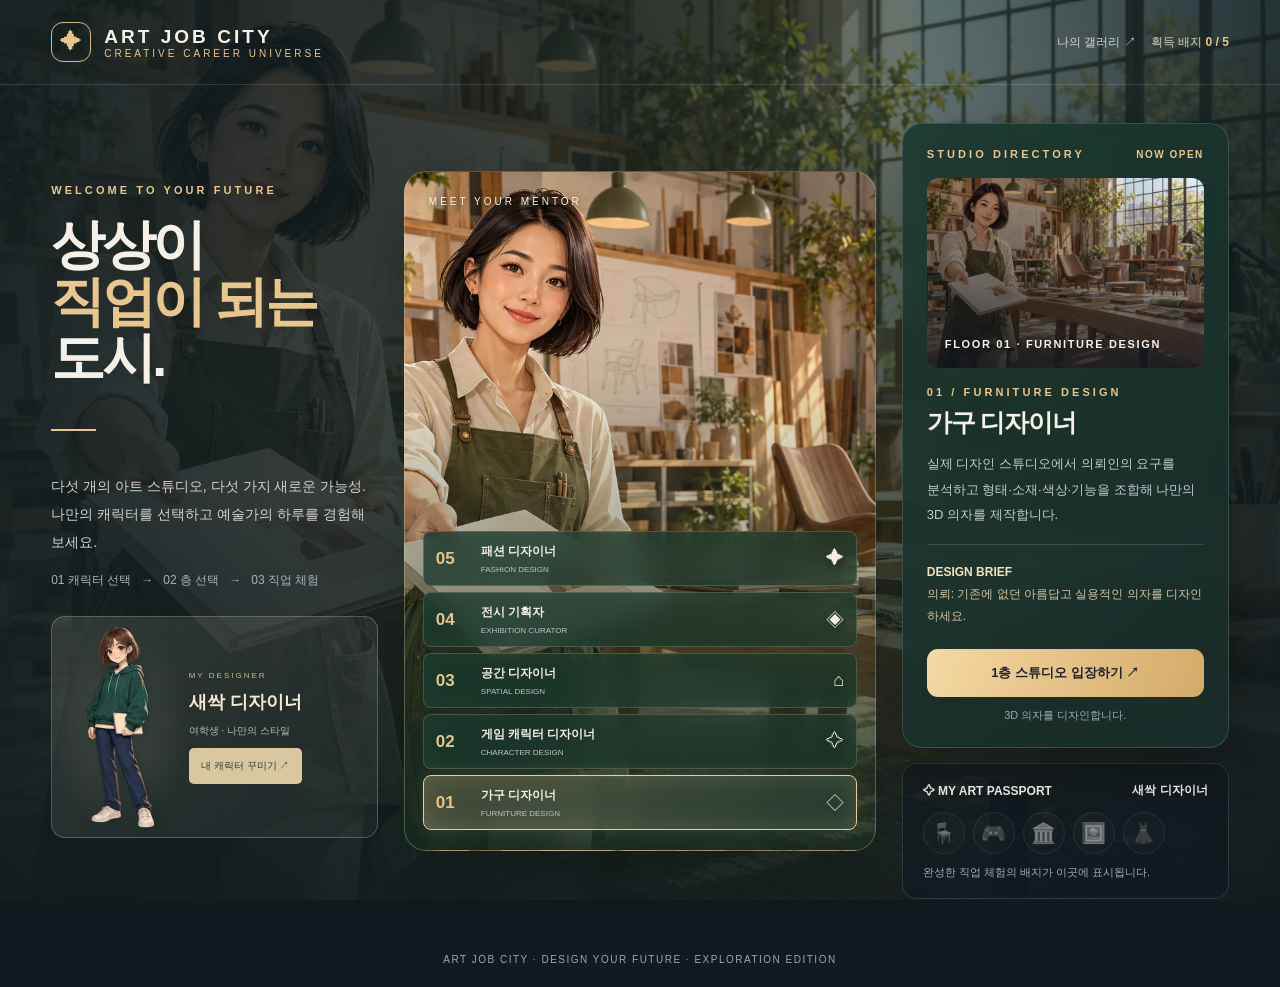
==== commit d96036fc: "Add illustrated avatar customization and personal mentor encounters" ====
--- a/index.html
+++ b/index.html
@@ -1,13 +1,11 @@
 <!doctype html><html lang="ko"><head><link rel="icon" href="data:image/svg+xml,%3Csvg xmlns=%22http://www.w3.org/2000/svg%22 viewBox=%220 0 64 64%22%3E%3Crect width=%2264%22 height=%2264%22 rx=%2214%22 fill=%22%23325d4b%22/%3E%3Ctext x=%2232%22 y=%2247%22 text-anchor=%22middle%22 font-size=%2245%22 fill=%22%23e9c68b%22%3E✦%3C/text%3E%3C/svg%3E"><meta charset="utf-8"><meta name="viewport" content="width=device-width, initial-scale=1"><title>ART JOB CITY | 미술 직업의 세계</title><style>
 
 :root{--ink:#f5f1e9;--muted:#b9b6b2;--gold:#e9c68b;--line:rgba(255,255,255,.14)}*{box-sizing:border-box}body{margin:0;background:#10151e;color:var(--ink);font-family:'DM Sans','Noto Sans KR',sans-serif}button{font:inherit;cursor:pointer}button:focus-visible,a:focus-visible{outline:3px solid #f8d695;outline-offset:3px}a{color:inherit;text-decoration:none}.shell{min-height:100vh;overflow:hidden;position:relative;background:radial-gradient(ellipse at 55% 17%,#3d5064 0%,#1b2938 38%,#10151e 85%)}.shell:before{content:'';position:absolute;inset:0;background:linear-gradient(90deg,rgba(12,18,28,.8),transparent 52%,rgba(12,18,28,.45));pointer-events:none}.top{position:relative;z-index:5;display:flex;align-items:center;justify-content:space-between;gap:15px;padding:22px clamp(20px,4vw,65px);border-bottom:1px solid var(--line)}.logo{display:flex;gap:13px;align-items:center}.logo-mark{width:40px;height:40px;display:grid;place-items:center;border:1px solid #d6ba84;border-radius:12px;color:var(--gold);font-size:22px}.brand{font-size:19px;letter-spacing:.16em;font-weight:800}.sub{font-size:10px;letter-spacing:.3em;color:var(--gold)}.top-right{display:flex;align-items:center;gap:15px;color:#d5d1c9;font-size:12px}.top-right b{color:var(--gold)}.layout{position:relative;z-index:2;display:grid;grid-template-columns:minmax(270px,1fr) minmax(320px,1.1fr) minmax(290px,.93fr);gap:clamp(12px,2vw,30px);padding:clamp(18px,3vw,45px) clamp(20px,4vw,65px) 55px;min-height:750px}.eyebrow{color:var(--gold);font-size:11px;font-weight:800;letter-spacing:.28em}.left{display:flex;flex-direction:column;justify-content:center;align-items:flex-start;max-width:430px}.left h1{font-size:clamp(45px,5.4vw,83px);line-height:1.05;margin:20px 0 16px;letter-spacing:-.065em}.left h1 em{font-style:normal;color:var(--gold)}.lead{font-size:14px;color:#d5d2ce;line-height:2;word-break:keep-all;max-width:330px}.divider{width:45px;height:2px;background:var(--gold);margin:27px 0}.left .hint{color:#a9b2bd;font-size:12px;line-height:1.8}.avatar-title{margin-top:32px;font-size:12px;font-weight:800;letter-spacing:.08em}.avatars{display:grid;grid-template-columns:repeat(4,1fr);gap:8px;margin-top:12px;width:100%;max-width:340px}.avatar{min-width:0;border:1px solid var(--line);background:#ffffff0b;border-radius:12px;padding:10px 3px 7px;color:#eae6de;transition:.2s}.avatar:hover{transform:translateY(-3px);border-color:#d8bc8b}.avatar.selected{border-color:var(--gold);background:#e9c68b23;box-shadow:0 0 0 1px #e9c68b55 inset}.avatar .face{display:block;font-size:30px;filter:drop-shadow(0 4px 6px #0007)}.avatar .name{display:block;font-size:10px;margin-top:4px}.center{display:flex;align-items:center;justify-content:center;min-width:0;position:relative}.center:before{content:'';position:absolute;width:110%;height:75%;background:radial-gradient(ellipse,#d4b27d24,transparent 65%);filter:blur(14px)}.building{position:relative;width:min(100%,410px);height:680px;filter:drop-shadow(0 25px 30px #0009)}.roof{position:absolute;top:18px;left:18%;width:64%;height:50px;background:linear-gradient(120deg,#7c8790,#222d3c 50%,#657280);clip-path:polygon(14% 100%,22% 25%,78% 25%,86% 100%);border-top:2px solid #d8c18c}.spire{position:absolute;top:0;left:49.5%;height:32px;border-left:2px solid #d8c18c}.tower{position:absolute;inset:66px 9% 50px;border:1px solid #8b8b83;background:linear-gradient(90deg,#121f2b,#4b5c66 12%,#172331 20%,#263745 80%,#596670 91%,#17222e);clip-path:polygon(7% 0,93% 0,100% 100%,0 100%)}.floor-list{position:absolute;inset:91px 15% 92px;display:flex;flex-direction:column;gap:7px}.floor{position:relative;display:flex;align-items:center;justify-content:space-between;text-align:left;gap:9px;min-height:73px;padding:10px 15px;background:linear-gradient(95deg,#142a3dd9,#21364bc9 75%,#142a3dd9);border:1px solid #8a9aa358;color:#f2eee7;box-shadow:inset 0 0 24px #e6c6880a;transition:.2s;overflow:hidden}.floor:before{content:'';position:absolute;inset:0;background:repeating-linear-gradient(90deg,transparent 0 19%,#d7c5a017 19.5% 20%);pointer-events:none}.floor:hover,.floor.active{border-color:#eacb91;box-shadow:inset 0 0 30px #e6c68830,0 0 18px #e6c68824;background:linear-gradient(90deg,#334a58,#263a4c)}.floor .num{font-size:21px;font-weight:800;color:#e4c48b;min-width:36px}.floor .ft{flex:1;position:relative}.floor .ft strong{display:block;font-size:13px}.floor .ft small{display:block;font-size:10px;color:#b9c4c8;margin-top:5px}.floor .symbol{font-size:23px;filter:drop-shadow(0 4px 5px #0006)}.lobby{position:absolute;bottom:26px;left:19%;width:62%;height:66px;background:linear-gradient(90deg,#1e303d,#b29b70 45%,#293944 50%,#c2a67a 55%,#1e303d);border:2px solid #b7a079;display:flex;align-items:center;justify-content:center;box-shadow:0 0 22px #ebca8e35}.lobby span{background:#121e2bcc;padding:8px 12px;font-size:11px;letter-spacing:.3em;color:#f0d6a5}.ground{position:absolute;bottom:0;width:100%;height:30px;background:radial-gradient(ellipse at center,#d7b88b55,transparent 75%)}.right{display:flex;flex-direction:column;justify-content:center;min-width:0}.panel{border:1px solid #ffffff25;background:linear-gradient(140deg,#ffffff14,#ffffff07);backdrop-filter:blur(16px);border-radius:20px;padding:24px;box-shadow:0 20px 50px #0005}.panel-top{display:flex;justify-content:space-between;align-items:center}.status{font-size:10px;letter-spacing:.15em;color:var(--gold);font-weight:800}.preview{height:205px;margin:18px 0;border-radius:12px;display:flex;align-items:flex-end;padding:18px;background:linear-gradient(0deg,#121a25dd,#121a2512),url('furniture/studio.jpg') center/cover;position:relative;overflow:hidden}.preview:before{content:'';position:absolute;inset:0;background:linear-gradient(90deg,#0005,transparent)}.preview strong{position:relative;font-size:11px;letter-spacing:.15em}.preview .art{position:absolute;right:18px;top:14px;font-size:44px;filter:drop-shadow(0 4px 10px #0009)}.preview.generic{background:radial-gradient(circle at 70% 30%,var(--tone),transparent 58%),linear-gradient(145deg,#3a4552,#172230 70%)}.panel h2{font-size:25px;letter-spacing:-.045em;margin:8px 0 12px}.desc{font-size:13px;line-height:1.95;color:#c3cbd0;min-height:77px;word-break:keep-all}.mission{border-top:1px solid var(--line);padding-top:17px;margin-top:16px;color:#d5c4a7;font-size:12px;line-height:1.8}.mission b{color:#f4e1b7}.cta{display:flex;align-items:center;justify-content:center;gap:9px;border:0;background:linear-gradient(110deg,#f5d9a3,#d4aa68);color:#20232a;border-radius:11px;padding:15px 16px;width:100%;font-size:13px;font-weight:800;margin-top:22px;transition:.2s}.cta:hover{filter:brightness(1.1);transform:translateY(-2px)}.cta:disabled{opacity:.48;cursor:not-allowed;transform:none}.small-note{color:#9eacb6;font-size:11px;margin-top:11px;text-align:center}.passport{margin-top:15px;border:1px solid #ffffff21;border-radius:15px;padding:18px 20px;background:#0d172180}.passport .heading{display:flex;align-items:center;justify-content:space-between;font-size:12px;font-weight:800}.badges{display:flex;gap:8px;margin-top:13px}.medal{width:42px;height:42px;border-radius:50%;display:grid;place-items:center;border:1px solid #ffffff24;background:#ffffff09;filter:grayscale(1);opacity:.55;font-size:20px}.medal.earned{filter:none;opacity:1;border-color:#e6c88b;background:#e6c88b20}.footer{position:relative;z-index:3;padding:0 4vw 22px;text-align:center;font-size:10px;color:#9ba8b3;letter-spacing:.15em}.toast{position:fixed;z-index:20;bottom:25px;left:50%;transform:translateX(-50%);background:#f0d8a9;color:#24252b;border-radius:12px;padding:12px 20px;box-shadow:0 12px 25px #0008;font-size:13px;display:none}.toast.show{display:block}@media(max-width:1080px){.layout{grid-template-columns:1fr 1fr}.left{grid-column:1 / -1;max-width:none}.left h1{font-size:55px}.avatars{max-width:450px;grid-template-columns:repeat(8,1fr)}.center{grid-column:1}.right{grid-column:2}}@media(max-width:690px){.top{padding:16px}.top-right{font-size:10px}.brand{font-size:15px}.layout{grid-template-columns:1fr;padding:20px}.left,.center,.right{grid-column:1}.left h1{font-size:49px}.avatars{grid-template-columns:repeat(4,1fr);max-width:none}.building{height:620px}.floor-list{inset:86px 15% 84px}.floor{min-height:65px}.panel{padding:18px}.preview{height:180px}}
-</style><link rel="stylesheet" href="city.css"></head><body><div class="shell"><header class="top"><div class="logo"><div class="logo-mark">✦</div><div><div class="brand">ART JOB CITY</div><div class="sub">CREATIVE CAREER UNIVERSE</div></div></div><div class="top-right"><a href="gallery.html">나의 갤러리 ↗</a><span>획득 배지 <b id="badgeCount">0 / 5</b></span></div></header><main class="layout"><section class="left"><div class="eyebrow">WELCOME TO YOUR FUTURE</div><h1>상상이<br><em>직업이 되는</em><br>도시.</h1><div class="divider"></div><p class="lead">다섯 개의 아트 스튜디오, 다섯 가지 새로운 가능성. 나만의 캐릭터를 선택하고 예술가의 하루를 경험해 보세요.</p><div class="hint">01 캐릭터 선택 &nbsp; → &nbsp; 02 층 선택 &nbsp; → &nbsp; 03 직업 체험</div><div class="avatar-title">CHOOSE YOUR EXPLORER <span style="color:var(--gold)">✦</span></div><div class="avatars" id="avatars"></div></section><section class="center"><div class="building" aria-label="전문가의 사무실과 다섯 직업 체험실"><div class="spire"></div><div class="roof"></div><div class="tower"></div><div class="floor-list" id="floorList"></div><div class="lobby"><span>ART JOB CITY</span></div><div class="ground"></div></div></section><aside class="right"><div class="panel"><div class="panel-top"><span class="eyebrow">STUDIO DIRECTORY</span><span class="status" id="state">NOW OPEN</span></div><div class="preview" id="preview"><span class="art" id="art">🪑</span><strong id="previewTag">FLOOR 01 · DESIGN STUDIO</strong></div><div class="eyebrow" id="floorLabel">01 / FURNITURE DESIGN</div><h2 id="floorName">가구 디자이너</h2><div class="desc" id="floorDesc"></div><div class="mission" id="floorMission"></div><button class="cta" id="enter">1층 스튜디오 입장하기 <span>↗</span></button><div class="small-note" id="availability">의자 디자인 체험관이 연결되어 있습니다.</div></div><div class="passport"><div class="heading"><span>✧ MY ART PASSPORT</span><span id="passportName">탐험가를 선택해 주세요</span></div><div class="badges" id="badges"></div><div class="small-note" style="text-align:left">완성한 직업 체험의 배지가 이곳에 표시됩니다.</div></div></aside></main><footer class="footer">ART JOB CITY · DESIGN YOUR FUTURE · EXPLORATION EDITION</footer></div><div class="toast" role="status" id="toast"></div><script src="storage.js"></script><script>const localStorage=ArtStore;
-const people=[['👩🏻','여학생'],['👨🏻','남학생'],['🐰','토끼'],['🐿️','다람쥐'],['🦁','사자'],['🐨','코알라'],['🐆','치타'],['🐧','펭귄']];
+</style><link rel="stylesheet" href="city.css"><link rel="stylesheet" href="avatar.css"></head><body><div class="shell"><header class="top"><div class="logo"><div class="logo-mark">✦</div><div><div class="brand">ART JOB CITY</div><div class="sub">CREATIVE CAREER UNIVERSE</div></div></div><div class="top-right"><a href="gallery.html">나의 갤러리 ↗</a><span>획득 배지 <b id="badgeCount">0 / 5</b></span></div></header><main class="layout"><section class="left"><div class="eyebrow">WELCOME TO YOUR FUTURE</div><h1>상상이<br><em>직업이 되는</em><br>도시.</h1><div class="divider"></div><p class="lead">다섯 개의 아트 스튜디오, 다섯 가지 새로운 가능성. 나만의 캐릭터를 선택하고 예술가의 하루를 경험해 보세요.</p><div class="hint">01 캐릭터 선택 &nbsp; → &nbsp; 02 층 선택 &nbsp; → &nbsp; 03 직업 체험</div><div class="avatar-profile-card" id="myAvatar" aria-label="나의 디자이너 캐릭터"></div></section><section class="center"><div class="building" aria-label="전문가의 사무실과 다섯 직업 체험실"><div class="spire"></div><div class="roof"></div><div class="tower"></div><div class="floor-list" id="floorList"></div><div class="lobby"><span>ART JOB CITY</span></div><div class="ground"></div></div></section><aside class="right"><div class="panel"><div class="panel-top"><span class="eyebrow">STUDIO DIRECTORY</span><span class="status" id="state">NOW OPEN</span></div><div class="preview" id="preview"><span class="art" id="art">🪑</span><strong id="previewTag">FLOOR 01 · DESIGN STUDIO</strong></div><div class="eyebrow" id="floorLabel">01 / FURNITURE DESIGN</div><h2 id="floorName">가구 디자이너</h2><div class="desc" id="floorDesc"></div><div class="mission" id="floorMission"></div><button class="cta" id="enter">1층 스튜디오 입장하기 <span>↗</span></button><div class="small-note" id="availability">의자 디자인 체험관이 연결되어 있습니다.</div></div><div class="passport"><div class="heading"><span>✧ MY ART PASSPORT</span><span id="passportName">탐험가를 선택해 주세요</span></div><div class="badges" id="badges"></div><div class="small-note" style="text-align:left">완성한 직업 체험의 배지가 이곳에 표시됩니다.</div></div></aside></main><footer class="footer">ART JOB CITY · DESIGN YOUR FUTURE · EXPLORATION EDITION</footer></div><div class="toast" role="status" id="toast"></div><script src="storage.js"></script><script>const localStorage=ArtStore;
 const floors=[{n:5,name:'패션 디자이너',en:'FASHION DESIGN',symbol:'✦',art:'👗',tone:'#7c4d70',desc:'소재와 색채를 조합해 새로운 패션을 창조합니다. 실루엣·패턴·액세서리를 조합하고 나만의 의상 디자인을 기획해 보세요.',mission:'의뢰: 개성을 드러내는 미래 의상을 디자인하세요.',ready:true},{n:4,name:'전시 기획자',en:'EXHIBITION CURATOR',symbol:'◈',art:'🖼️',tone:'#a16e3d',desc:'추상 작품의 유형과 배열, 조명을 조합해 이야기가 있는 전시를 설계합니다.',mission:'의뢰: 하나의 이야기를 전달하는 전시를 기획하세요.',ready:true},{n:3,name:'공간 디자이너',en:'SPATIAL DESIGN',symbol:'⌂',art:'🏛️',tone:'#3f827d',desc:'공간을 분석하고 가구, 조명, 색을 조합해 사람들이 머물고 싶은 장소를 만듭니다.',mission:'의뢰: 학교의 빈 공간을 창의적인 휴게 공간으로 바꾸세요.',ready:true},{n:2,name:'게임 캐릭터 디자이너',en:'CHARACTER DESIGN',symbol:'✧',art:'🎮',tone:'#5863a0',desc:'세계관을 구상하고 외형, 의상, 소품, 능력을 설계해 독창적인 게임 캐릭터를 만듭니다.',mission:'의뢰: 새로운 게임의 주인공을 디자인하세요.',ready:true},{n:1,name:'가구 디자이너',en:'FURNITURE DESIGN',symbol:'◇',art:'🪑',tone:'#96764b',desc:'실제 디자인 스튜디오에서 의뢰인의 요구를 분석하고 형태·소재·색상·기능을 조합해 나만의 3D 의자를 제작합니다.',mission:'의뢰: 기존에 없던 아름답고 실용적인 의자를 디자인하세요.',ready:true}];
-let selected=1,person=Number(localStorage.getItem('artjob_avatar')||0);if(!Number.isInteger(person)||person<0||person>=people.length)person=0;
-const $=id=>document.getElementById(id);const avatars=$('avatars');function drawAvatars(){avatars.innerHTML='';people.forEach(([icon,name],i)=>{let b=document.createElement('button');b.className='avatar'+(i===person?' selected':'');b.setAttribute('aria-pressed',String(i===person));b.innerHTML='<span class="face">'+icon+'</span><span class="name">'+name+'</span>';b.onclick=()=>{person=i;localStorage.setItem('artjob_avatar',i);drawAvatars();$('passportName').textContent=name+' 탐험가'};avatars.append(b)});$('passportName').textContent=people[person][1]+' 탐험가'}
-function drawFloors(){let box=$('floorList');box.innerHTML='';floors.forEach(f=>{let b=document.createElement('button');b.className='floor'+(selected===f.n?' active':'');b.setAttribute('aria-pressed',String(selected===f.n));b.innerHTML='<span class="num">0'+f.n+'</span><span class="ft"><strong>'+f.name+'</strong><small>'+f.en+'</small></span><span class="symbol">'+f.symbol+'</span>';b.onclick=()=>selectFloor(f.n);box.append(b)})}
+let selected=1;
+const $=id=>document.getElementById(id);function drawFloors(){let box=$('floorList');box.innerHTML='';floors.forEach(f=>{let b=document.createElement('button');b.className='floor'+(selected===f.n?' active':'');b.setAttribute('aria-pressed',String(selected===f.n));b.innerHTML='<span class="num">0'+f.n+'</span><span class="ft"><strong>'+f.name+'</strong><small>'+f.en+'</small></span><span class="symbol">'+f.symbol+'</span>';b.onclick=()=>selectFloor(f.n);box.append(b)})}
 function selectFloor(n){selected=n;let f=floors.find(x=>x.n===n);drawFloors();$('floorLabel').textContent='0'+n+' / '+f.en;$('floorName').textContent=f.name;$('floorDesc').textContent=f.desc;$('floorMission').innerHTML='<b>DESIGN BRIEF</b><br>'+f.mission;$('art').textContent=f.art;$('previewTag').textContent='FLOOR 0'+n+' · '+f.en;$('preview').className='preview'+(f.n===1?'':' generic');$('preview').style.setProperty('--tone',f.tone);document.documentElement.style.setProperty('--city-office',"url('assets/brief-"+({1:'furniture',2:'character',3:'spatial',4:'curator',5:'fashion'}[n])+".webp')");$('preview').style.backgroundImage="linear-gradient(0deg,#121a25cc,#121a2500),url('assets/brief-"+({1:'furniture',2:'character',3:'spatial',4:'curator',5:'fashion'}[n])+".webp')";$('art').textContent='';$('state').textContent=f.ready?'NOW OPEN':'COMING SOON';$('enter').disabled=!f.ready;$('enter').textContent=f.ready?n+'층 스튜디오 입장하기 ↗':'준비 중인 체험관';$('availability').textContent=f.ready?(n===1?'3D 의자를 디자인합니다.':'형태와 색을 조합해 작품을 제작합니다.'):'이 층은 추후 연결될 예정입니다.'}
 function badges(){let earned=[];try{earned=JSON.parse(localStorage.getItem('artjob_badges')||'[]')}catch(e){}if(!Array.isArray(earned))earned=[];earned=[...new Set(earned.filter(n=>Number.isInteger(n)&&n>=1&&n<=5))];$('badgeCount').textContent=earned.length+' / 5';$('badges').innerHTML='';for(let n=1;n<=5;n++){let s=document.createElement('span');s.className='medal'+(earned.includes(n)?' earned':'');s.title=n+'층 '+(earned.includes(n)?'완료':'미완료');s.textContent=['','🪑','🎮','🏛️','🖼️','👗'][n];$('badges').append(s)}}
-$('enter').onclick=()=>{let f=floors.find(x=>x.n===selected);if(f.ready)location.href=f.n===1?'furniture/index.html':'creative.html?job='+f.n};window.addEventListener('focus',badges);drawAvatars();selectFloor(1);badges();
-</script></body></html>+$('enter').onclick=()=>{let f=floors.find(x=>x.n===selected);if(f.ready)location.href=f.n===1?'furniture/index.html':'creative.html?job='+f.n};window.addEventListener('focus',badges);selectFloor(1);badges();
+</script><script src="avatar.js"></script></body></html>
--- a/avatar.css
+++ b/avatar.css
@@ -0,0 +1,2 @@
+.avatar-is-open{overflow:hidden}.avatar-dialog{border:0;border-radius:18px;margin:auto;width:min(1120px,94vw);max-width:none;height:min(910px,94dvh);max-height:94dvh;padding:0;background:#f7f4eb;color:#344d40;box-shadow:0 35px 100px #071e1ba6;overflow:hidden}.avatar-dialog::backdrop{background:#102821d9;backdrop-filter:blur(12px)}.avatar-editor-header{height:100px;padding:23px 30px;display:flex;align-items:center;justify-content:space-between;border-bottom:1px solid #d9ddce}.avatar-editor-header span{font-size:9px;letter-spacing:2.5px;color:#8c977c}.avatar-editor-header h1{font-size:27px;letter-spacing:-1px;margin:10px 0 0}.avatar-cancel{border:1px solid #d7dece;background:transparent;padding:9px 14px;border-radius:20px;color:#53654d;font:inherit;font-size:11px;cursor:pointer}.avatar-editor-grid{display:grid;grid-template-columns:1fr 1fr;height:calc(100% - 190px)}.avatar-dressing-room{position:relative;overflow:hidden;display:flex;flex-direction:column;align-items:center;padding:28px 25px;background:radial-gradient(ellipse at 50% 40%,#fff9e9,#e4e6d6);border-right:1px solid #d9ddce}.avatar-dressing-room:before{content:'';position:absolute;inset:12% 12% 16%;border:1px solid #b6c2a54d;border-radius:160px 160px 12px 12px;pointer-events:none}.avatar-editor-kicker{font-size:9px;letter-spacing:3px;color:#8b987d;z-index:1}.avatar-large-preview{position:relative;flex:1;min-height:0;width:100%;display:grid;place-items:center}.avatar-large-preview canvas{height:100%;width:100%;object-fit:contain;position:relative;z-index:1;filter:drop-shadow(8px 15px 13px #394f3629)}.avatar-floor-shadow{position:absolute;bottom:5%;left:25%;right:25%;height:16px;background:#7e826329;border-radius:50%;filter:blur(5px)}.avatar-preview-caption{text-align:center;display:grid;gap:9px;z-index:1;padding:8px}.avatar-preview-caption strong{font-size:21px;letter-spacing:-.7px}.avatar-preview-caption span{font-size:10px;color:#849076}.avatar-render-error{position:absolute;bottom:70px;font-size:12px;color:#a75b42}.avatar-tools{overflow:auto;padding:24px 30px;overscroll-behavior:contain}.avatar-name-label{display:grid;gap:9px;font-size:11px;color:#6d7d64}.avatar-name-label input{font:inherit;font-size:14px;padding:12px 14px;border:1px solid #d3dcca;border-radius:5px;background:#fffef9;color:#38523f;width:100%}.avatar-tool-group{padding:20px 0;border-bottom:1px solid #dde2d3}.avatar-tool-group h2{font-size:10px;letter-spacing:1px;color:#a28b64;margin:0 0 14px}.avatar-tool-group h2 span{font-size:13px;letter-spacing:0;color:#405a45;padding-left:12px}.avatar-tool-group h3{font-size:10px;font-weight:400;color:#7f8c74;margin:17px 0 10px}.avatar-choice-row{display:flex;flex-wrap:wrap;gap:7px}.avatar-style-grid{display:grid;grid-template-columns:repeat(3,1fr);gap:7px}.avatar-choice{font:inherit;background:#fffcf5;border:1px solid #d9e0ce;color:#75816c;padding:11px 10px;border-radius:6px;font-size:10px;cursor:pointer}.avatar-choice[aria-pressed=true]{background:#355945;color:#fff9e8;border-color:#355945;box-shadow:0 3px 12px #35594520}.avatar-palette{display:flex;flex-wrap:wrap;gap:11px}.avatar-color{height:28px;width:28px;flex-shrink:0;cursor:pointer;background:var(--swatch);border:3px solid #fffdf7;border-radius:50%;box-shadow:0 0 0 1px #d4dbc8}.avatar-color[aria-pressed=true]{box-shadow:0 0 0 2px #436447;outline-offset:3px}.avatar-editor-footer{height:90px;border-top:1px solid #d9ddce;display:flex;align-items:center;justify-content:space-between;gap:16px;padding:18px 30px;background:#fcfaf2}.avatar-editor-footer p{font-size:10px;line-height:1.8;color:#829075;max-width:340px}.avatar-editor-footer>div{display:flex;gap:9px;flex-shrink:0}.avatar-reset,#avatar-save{font:inherit;font-size:11px;padding:13px 19px;border-radius:5px;cursor:pointer}.avatar-reset{border:1px solid #ccd5bf;background:transparent;color:#6f7e63}#avatar-save{background:#355945;color:#fff6e0;border:1px solid #355945}.avatar-dialog button:focus-visible,.avatar-dialog input:focus-visible{outline:3px solid #c79e62;outline-offset:4px}.avatar-profile-card{display:flex;align-items:center;width:100%;max-width:360px;min-height:220px;overflow:hidden;border:1px solid #cbd0b74a;border-radius:14px;background:linear-gradient(135deg,#e9e0c322,#a9b89c12);margin-top:25px}.profile-character{width:42%;height:220px;background:radial-gradient(ellipse at center,#e6d9b827,transparent 70%);flex-shrink:0}.profile-character canvas{width:100%;height:100%;object-fit:contain;filter:drop-shadow(3px 7px 8px #071d1a55)}.profile-copy{padding:15px 12px 15px 0;min-width:0;display:grid;gap:10px}.profile-copy>span{font-size:8px;letter-spacing:2px;color:#c8b987}.profile-copy>strong{font-size:18px;overflow-wrap:anywhere;color:#f5ead0}.profile-copy>small{font-size:10px;color:#b3c0aa}.avatar-customize{background:#d9c89f;color:#293e30;border:0;border-radius:5px;padding:11px 9px;font:inherit;font-size:10px;cursor:pointer}.left h1{font-size:clamp(44px,4.2vw,64px)}@media(max-width:1080px){.avatar-profile-card{max-width:450px}.left h1{font-size:52px}}@media(max-width:700px){.avatar-dialog{width:100%;height:100dvh;max-height:none;border-radius:0;overflow:auto}.avatar-editor-header{height:86px;padding:18px}.avatar-editor-header h1{font-size:22px}.avatar-editor-grid{height:auto;display:flex;flex-direction:column}.avatar-dressing-room{height:370px;padding:20px;border-right:0;flex-shrink:0}.avatar-tools{overflow:visible;padding:22px}.avatar-large-preview{min-height:230px}.avatar-preview-caption strong{font-size:18px}.avatar-editor-footer{height:auto;position:sticky;bottom:0;padding:12px 18px;z-index:3;box-shadow:0 -8px 25px #29432712}.avatar-editor-footer p{display:none}.avatar-editor-footer>div{width:100%}.avatar-editor-footer button{flex:1}.avatar-profile-card{margin-top:20px}.avatar-style-grid{gap:5px}.avatar-choice{padding:11px 7px}.avatar-dialog input{font-size:16px}}@media(prefers-reduced-motion:reduce){.avatar-dialog *{animation:none!important;transition:none!important}}
+.avatar-large-preview canvas{position:absolute;inset:0;max-width:100%;max-height:100%}
